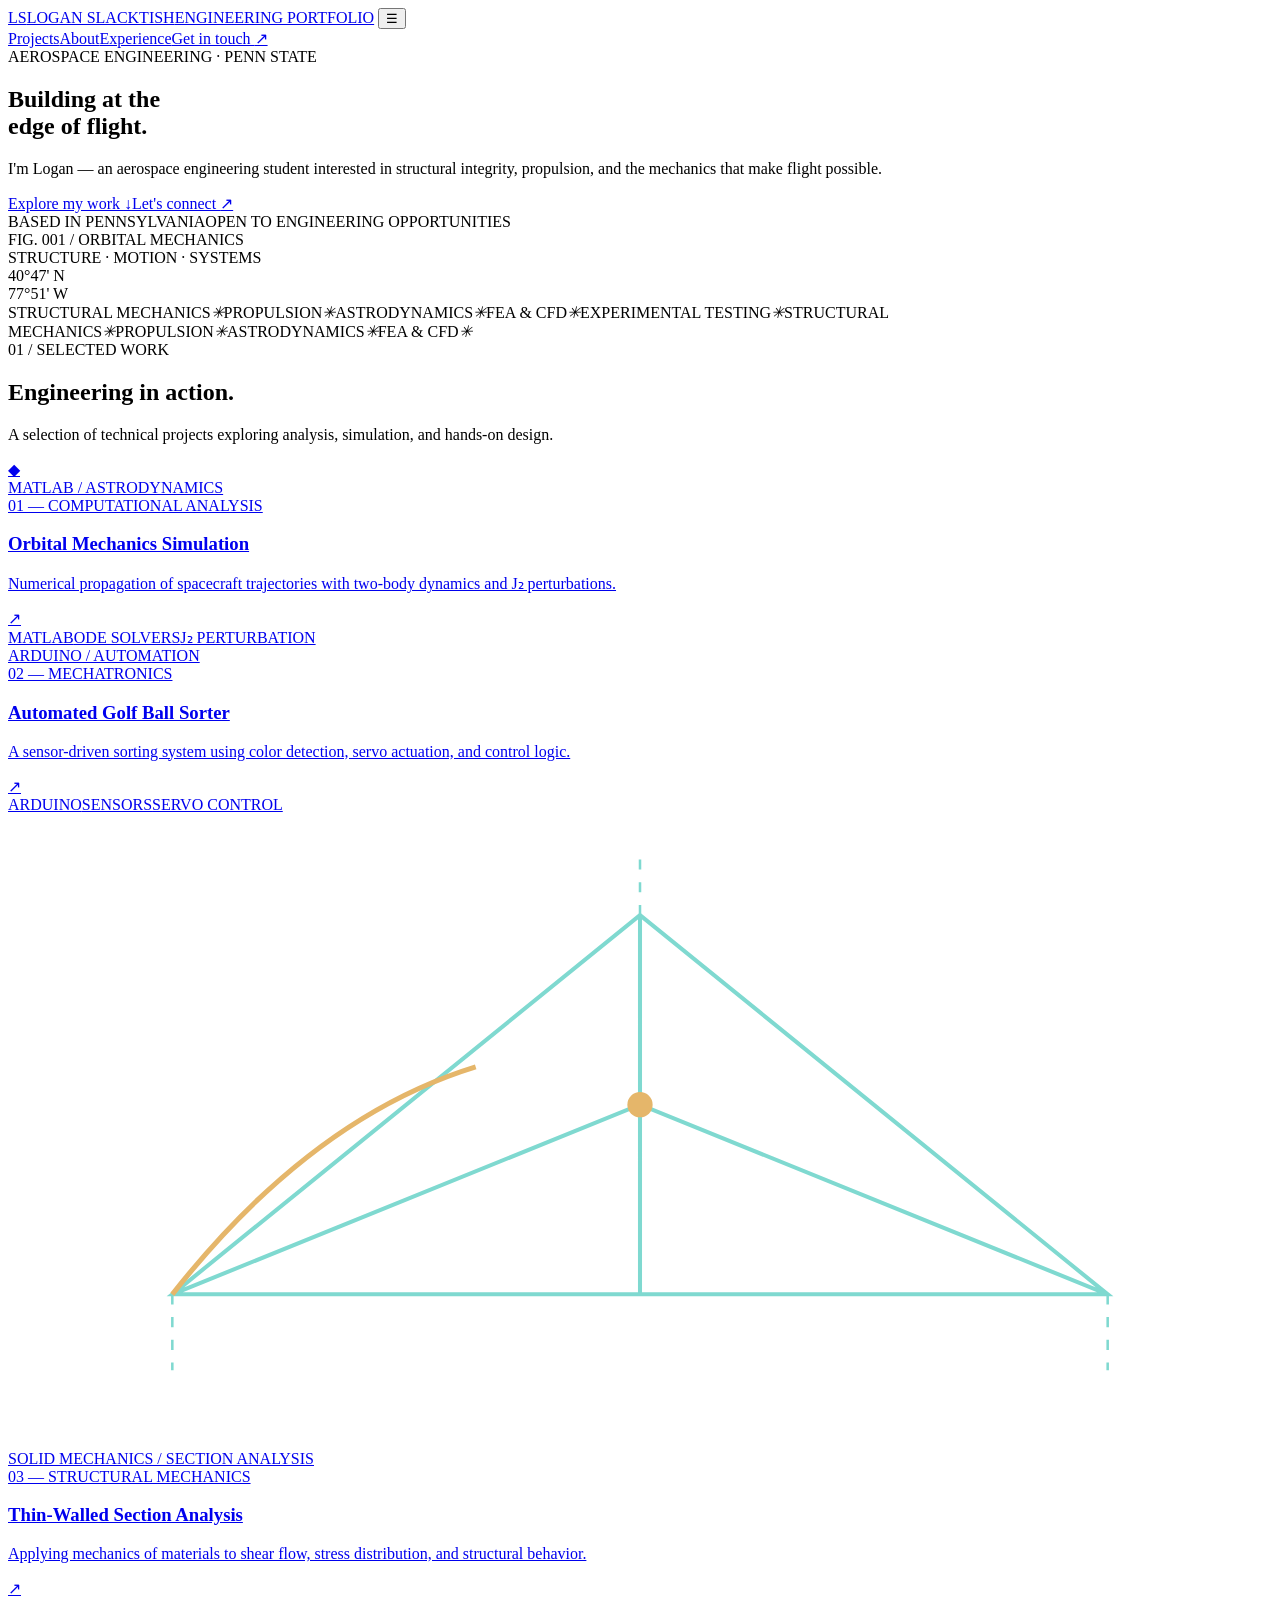
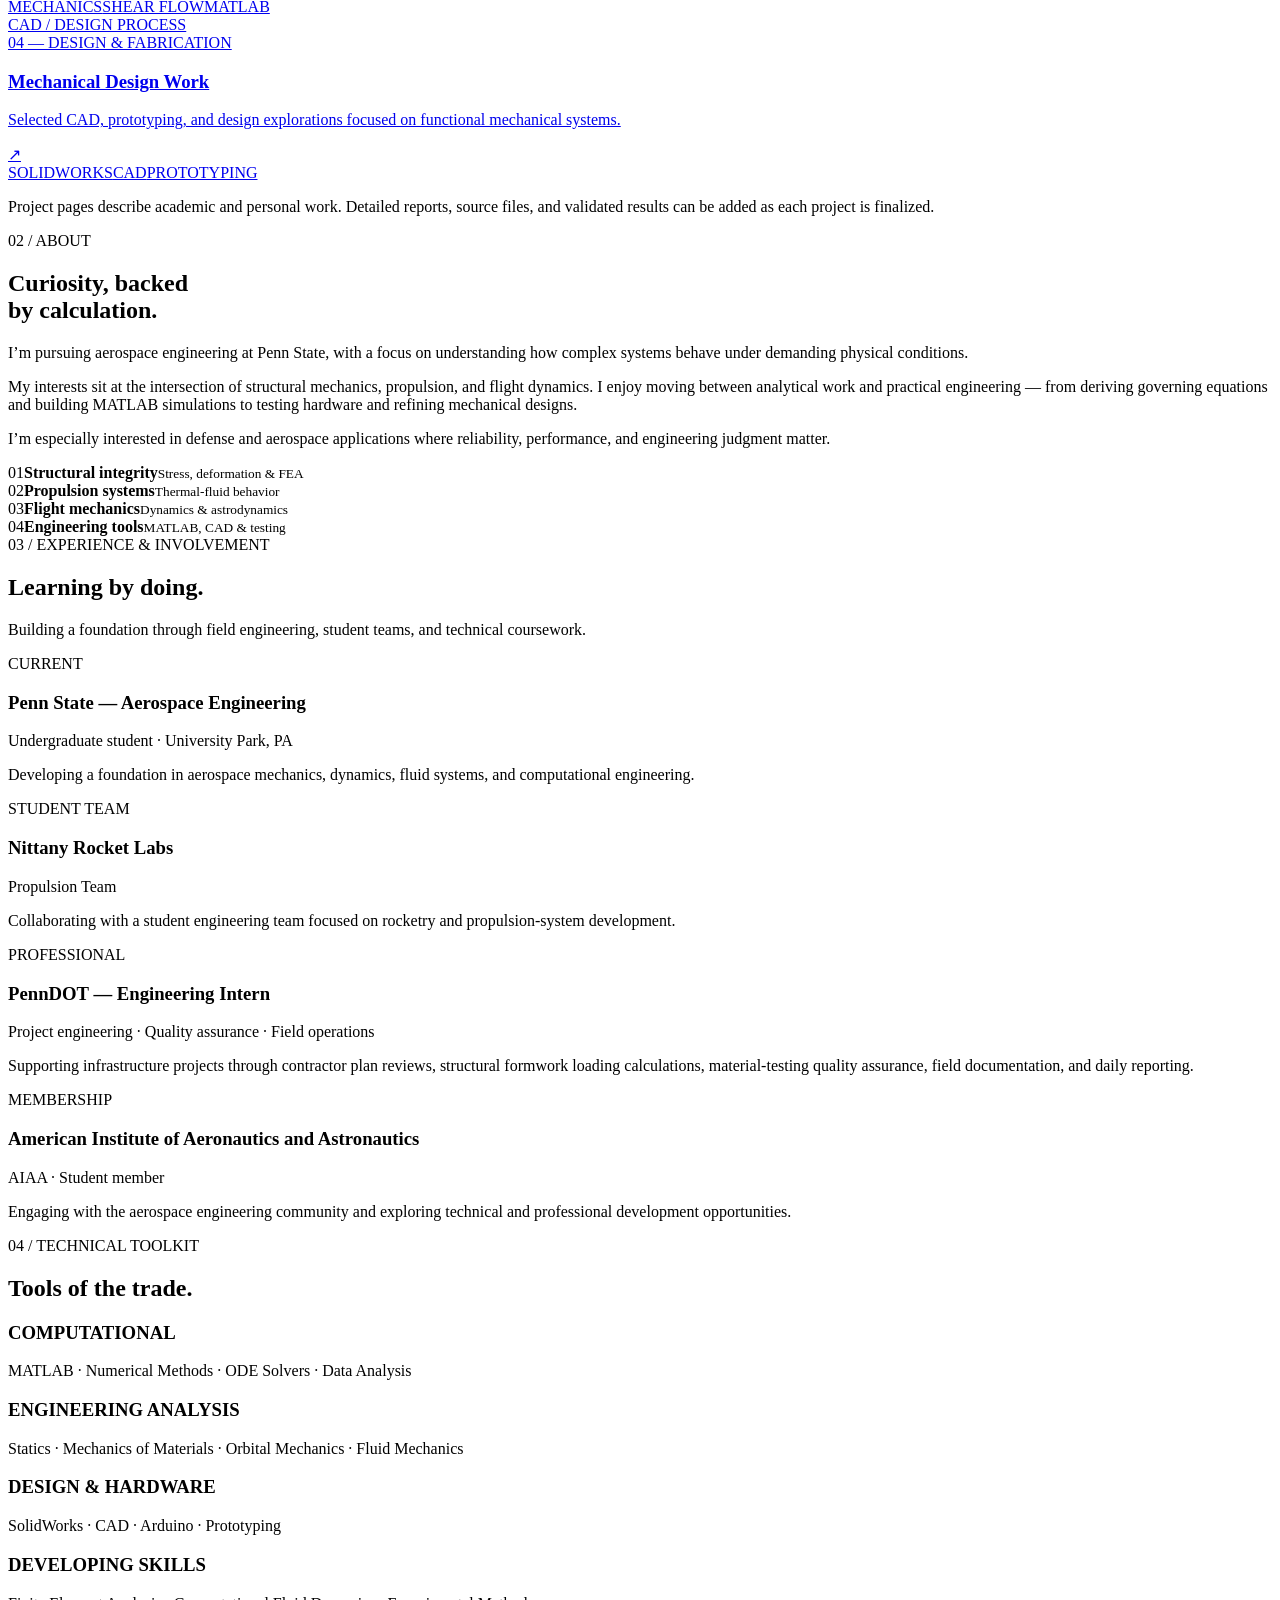
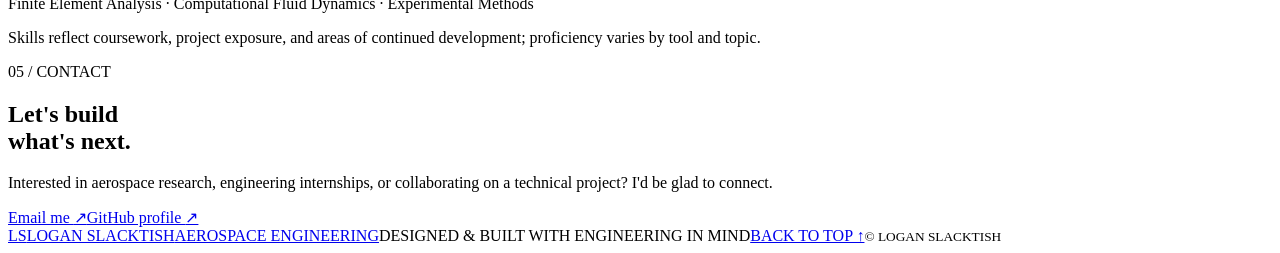
==== index.html @ e86a3c22 "Add portfolio index.html" ====
<!doctype html>
<html lang="en">
<head>
  <meta charset="utf-8">
  <meta name="viewport" content="width=device-width, initial-scale=1">
  <meta name="description" content="Logan Slacktish — aerospace engineering portfolio featuring orbital mechanics, structural analysis, propulsion interests, and engineering design projects.">
  <meta name="theme-color" content="#0a0d12">
  <title>Logan Slacktish | Aerospace Engineering Portfolio</title>
  <link rel="preconnect" href="https://fonts.googleapis.com">
  <link rel="preconnect" href="https://fonts.gstatic.com" crossorigin>
  <link href="https://fonts.googleapis.com/css2?family=DM+Mono:wght@400;500&family=Manrope:wght@400;500;600;700;800&display=swap" rel="stylesheet">
  <link rel="stylesheet" href="assets/style.css">
  <script defer src="assets/main.js"></script>
</head>
<body>
  <div class="noise"></div>
  <header class="site-header">
    <a class="wordmark" href="#home" aria-label="Logan Slacktish home"><span class="mark">LS</span><span>LOGAN SLACKTISH<span class="wordmark-sub">ENGINEERING PORTFOLIO</span></span></a>
    <button class="menu-toggle" aria-label="Toggle navigation" aria-expanded="false">☰</button>
    <nav class="nav" aria-label="Main navigation">
      <a href="#work">Projects</a><a href="#about">About</a><a href="#experience">Experience</a><a href="#contact" class="nav-contact">Get in touch <span>↗</span></a>
    </nav>
  </header>

  <main>
    <section class="hero section-wrap" id="home">
      <div class="hero-copy">
        <div class="eyebrow"><span class="status-dot"></span> AEROSPACE ENGINEERING · PENN STATE</div>
        <h1>Building at the<br><span class="gradient-text">edge of flight.</span></h1>
        <p class="hero-lede">I'm Logan — an aerospace engineering student interested in structural integrity, propulsion, and the mechanics that make flight possible.</p>
        <div class="hero-actions"><a class="button button-primary" href="#work">Explore my work <span>↓</span></a><a class="text-link" href="#contact">Let's connect <span>↗</span></a></div>
        <div class="hero-meta"><span>BASED IN PENNSYLVANIA</span><span>OPEN TO ENGINEERING OPPORTUNITIES</span></div>
      </div>
      <div class="hero-visual" aria-label="Abstract aerospace engineering orbital visualization">
        <div class="visual-grid"></div><div class="orbit orbit-one"></div><div class="orbit orbit-two"></div><div class="orbit orbit-three"></div>
        <div class="planet"><div class="planet-shade"></div></div><div class="satellite"><span></span></div>
        <div class="visual-label label-top">FIG. 001 / ORBITAL MECHANICS</div><div class="visual-label label-bottom">STRUCTURE · MOTION · SYSTEMS</div>
        <div class="coordinate">40°47' N<br>77°51' W</div>
      </div>
    </section>

    <section class="ticker" aria-label="Technical interests"><div class="ticker-track"><span>STRUCTURAL MECHANICS</span><i>✳</i><span>PROPULSION</span><i>✳</i><span>ASTRODYNAMICS</span><i>✳</i><span>FEA & CFD</span><i>✳</i><span>EXPERIMENTAL TESTING</span><i>✳</i><span>STRUCTURAL MECHANICS</span><i>✳</i><span>PROPULSION</span><i>✳</i><span>ASTRODYNAMICS</span><i>✳</i><span>FEA & CFD</span><i>✳</i></div></section>

    <section class="section-wrap section" id="work">
      <div class="section-heading"><div><div class="eyebrow">01 / SELECTED WORK</div><h2>Engineering in action<span class="accent">.</span></h2></div><p>A selection of technical projects exploring analysis, simulation, and hands-on design.</p></div>
      <div class="project-grid">
        <a class="project-card project-feature" href="projects/orbital-mechanics.html">
          <div class="project-art art-orbit"><div class="art-earth"></div><div class="art-path"></div><div class="art-satellite">◆</div><span class="art-code">MATLAB / ASTRODYNAMICS</span></div>
          <div class="project-info"><div><span class="project-type">01 — COMPUTATIONAL ANALYSIS</span><h3>Orbital Mechanics Simulation</h3><p>Numerical propagation of spacecraft trajectories with two-body dynamics and J₂ perturbations.</p></div><span class="arrow-circle">↗</span></div>
          <div class="tag-row"><span>MATLAB</span><span>ODE SOLVERS</span><span>J₂ PERTURBATION</span></div>
        </a>
        <a class="project-card" href="projects/golf-ball-sorter.html">
          <div class="project-art art-sorter"><div class="conveyor"><b></b><b></b><b></b><b></b><b></b></div><div class="ball ball-red"></div><div class="ball ball-blue"></div><div class="sort-arm"></div><span class="art-code">ARDUINO / AUTOMATION</span></div>
          <div class="project-info"><div><span class="project-type">02 — MECHATRONICS</span><h3>Automated Golf Ball Sorter</h3><p>A sensor-driven sorting system using color detection, servo actuation, and control logic.</p></div><span class="arrow-circle">↗</span></div>
          <div class="tag-row"><span>ARDUINO</span><span>SENSORS</span><span>SERVO CONTROL</span></div>
        </a>
        <a class="project-card" href="projects/structural-analysis.html">
          <div class="project-art art-structure"><svg viewBox="0 0 500 250" role="img" aria-label="Technical beam and shear-flow diagram"><path d="M65 190 L250 40 L435 190 Z M65 190 L435 190 M250 40 L250 190 M65 190 L250 115 L435 190" fill="none" stroke="#7fd9d0" stroke-width="1.6"/><path d="M65 190 L65 220 M435 190 L435 220 M250 40 L250 15" stroke="#7fd9d0" stroke-dasharray="4 5"/><circle cx="250" cy="115" r="5" fill="#e5b66a"/><path d="M65 190 Q120 120 185 100" fill="none" stroke="#e5b66a" stroke-width="2"/></svg><span class="art-code">SOLID MECHANICS / SECTION ANALYSIS</span></div>
          <div class="project-info"><div><span class="project-type">03 — STRUCTURAL MECHANICS</span><h3>Thin-Walled Section Analysis</h3><p>Applying mechanics of materials to shear flow, stress distribution, and structural behavior.</p></div><span class="arrow-circle">↗</span></div>
          <div class="tag-row"><span>MECHANICS</span><span>SHEAR FLOW</span><span>MATLAB</span></div>
        </a>
        <a class="project-card" href="projects/mechanical-design.html">
          <div class="project-art art-cad"><div class="cad-part cad-a"></div><div class="cad-part cad-b"></div><div class="cad-part cad-c"></div><span class="art-code">CAD / DESIGN PROCESS</span></div>
          <div class="project-info"><div><span class="project-type">04 — DESIGN & FABRICATION</span><h3>Mechanical Design Work</h3><p>Selected CAD, prototyping, and design explorations focused on functional mechanical systems.</p></div><span class="arrow-circle">↗</span></div>
          <div class="tag-row"><span>SOLIDWORKS</span><span>CAD</span><span>PROTOTYPING</span></div>
        </a>
      </div>
      <p class="project-note">Project pages describe academic and personal work. Detailed reports, source files, and validated results can be added as each project is finalized.</p>
    </section>

    <section class="about-section" id="about"><div class="section-wrap about-layout">
      <div><div class="eyebrow">02 / ABOUT</div><h2>Curiosity, backed<br>by <span class="gradient-text">calculation.</span></h2></div>
      <div class="about-copy"><p class="about-lede">I’m pursuing aerospace engineering at Penn State, with a focus on understanding how complex systems behave under demanding physical conditions.</p><p>My interests sit at the intersection of structural mechanics, propulsion, and flight dynamics. I enjoy moving between analytical work and practical engineering — from deriving governing equations and building MATLAB simulations to testing hardware and refining mechanical designs.</p><p>I’m especially interested in defense and aerospace applications where reliability, performance, and engineering judgment matter.</p>
      <div class="focus-grid"><div><span>01</span><b>Structural integrity</b><small>Stress, deformation & FEA</small></div><div><span>02</span><b>Propulsion systems</b><small>Thermal-fluid behavior</small></div><div><span>03</span><b>Flight mechanics</b><small>Dynamics & astrodynamics</small></div><div><span>04</span><b>Engineering tools</b><small>MATLAB, CAD & testing</small></div></div></div>
    </div></section>

    <section class="section-wrap section" id="experience">
      <div class="section-heading"><div><div class="eyebrow">03 / EXPERIENCE & INVOLVEMENT</div><h2>Learning by doing<span class="accent">.</span></h2></div><p>Building a foundation through field engineering, student teams, and technical coursework.</p></div>
      <div class="timeline">
        <div class="timeline-item"><div class="timeline-date">CURRENT</div><div><h3>Penn State — Aerospace Engineering</h3><p class="timeline-sub">Undergraduate student · University Park, PA</p><p>Developing a foundation in aerospace mechanics, dynamics, fluid systems, and computational engineering.</p></div><span class="timeline-mark"></span></div>
        <div class="timeline-item"><div class="timeline-date">STUDENT TEAM</div><div><h3>Nittany Rocket Labs</h3><p class="timeline-sub">Propulsion Team</p><p>Collaborating with a student engineering team focused on rocketry and propulsion-system development.</p></div><span class="timeline-mark"></span></div>
        <div class="timeline-item"><div class="timeline-date">PROFESSIONAL</div><div><h3>PennDOT — Engineering Intern</h3><p class="timeline-sub">Project engineering · Quality assurance · Field operations</p><p>Supporting infrastructure projects through contractor plan reviews, structural formwork loading calculations, material-testing quality assurance, field documentation, and daily reporting.</p></div><span class="timeline-mark"></span></div>
        <div class="timeline-item"><div class="timeline-date">MEMBERSHIP</div><div><h3>American Institute of Aeronautics and Astronautics</h3><p class="timeline-sub">AIAA · Student member</p><p>Engaging with the aerospace engineering community and exploring technical and professional development opportunities.</p></div><span class="timeline-mark"></span></div>
      </div>
    </section>

    <section class="skills-section"><div class="section-wrap"><div class="eyebrow">04 / TECHNICAL TOOLKIT</div><h2>Tools of the trade<span class="accent">.</span></h2><div class="skills-grid"><div><h3>COMPUTATIONAL</h3><p>MATLAB <span>·</span> Numerical Methods <span>·</span> ODE Solvers <span>·</span> Data Analysis</p></div><div><h3>ENGINEERING ANALYSIS</h3><p>Statics <span>·</span> Mechanics of Materials <span>·</span> Orbital Mechanics <span>·</span> Fluid Mechanics</p></div><div><h3>DESIGN & HARDWARE</h3><p>SolidWorks <span>·</span> CAD <span>·</span> Arduino <span>·</span> Prototyping</p></div><div><h3>DEVELOPING SKILLS</h3><p>Finite Element Analysis <span>·</span> Computational Fluid Dynamics <span>·</span> Experimental Methods</p></div></div><p class="skills-footnote">Skills reflect coursework, project exposure, and areas of continued development; proficiency varies by tool and topic.</p></div></section>

    <section class="contact-section section-wrap" id="contact"><div class="contact-orbit"></div><div class="eyebrow">05 / CONTACT</div><h2>Let's build<br>what's <span class="gradient-text">next.</span></h2><p>Interested in aerospace research, engineering internships, or collaborating on a technical project? I'd be glad to connect.</p><div class="contact-actions"><a class="button button-primary" href="mailto:logoslack@gmail.com">Email me <span>↗</span></a><a class="button button-outline" href="https://github.com/logoslack-1" target="_blank" rel="noreferrer">GitHub profile <span>↗</span></a></div></section>
  </main>
  <footer class="footer"><a class="wordmark" href="#home"><span class="mark">LS</span><span>LOGAN SLACKTISH<span class="wordmark-sub">AEROSPACE ENGINEERING</span></span></a><span>DESIGNED & BUILT WITH ENGINEERING IN MIND</span><a href="#home">BACK TO TOP ↑</a><small>© <span id="year"></span> LOGAN SLACKTISH</small></footer>
</body>
</html>
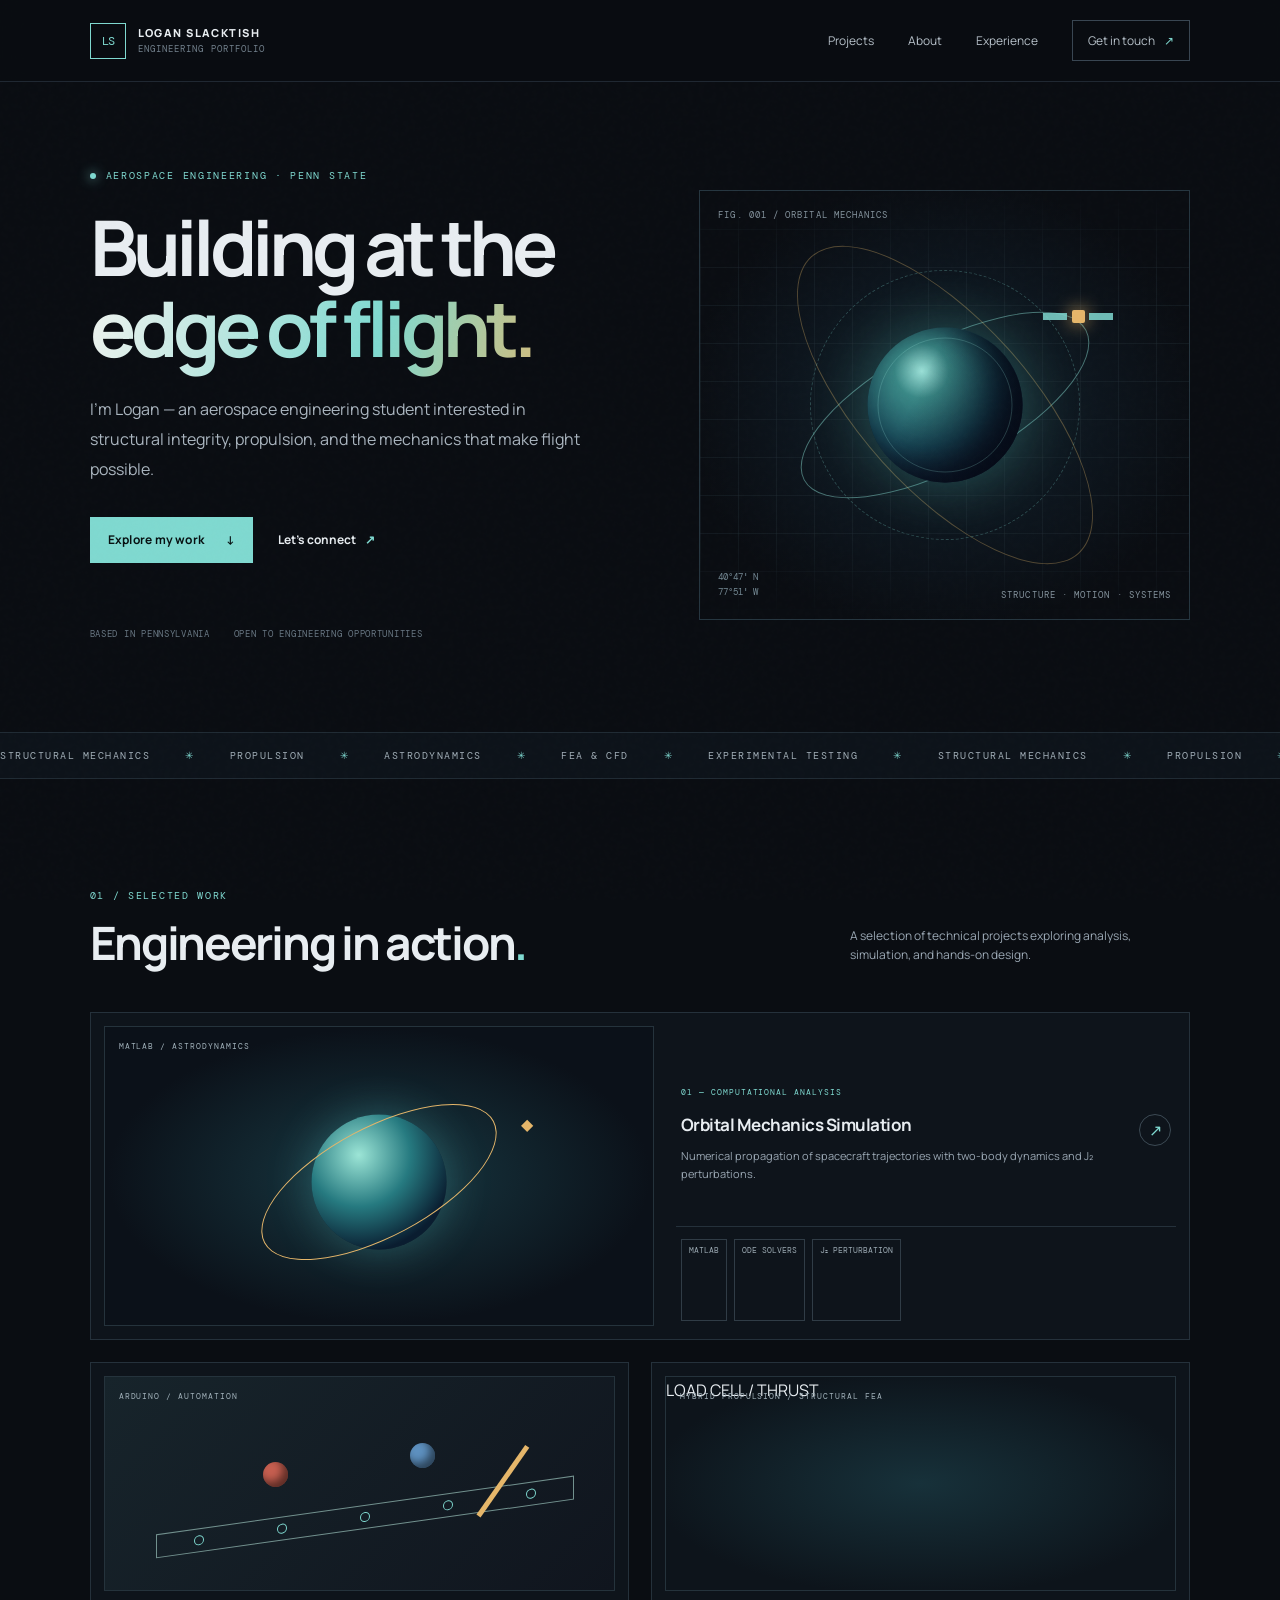
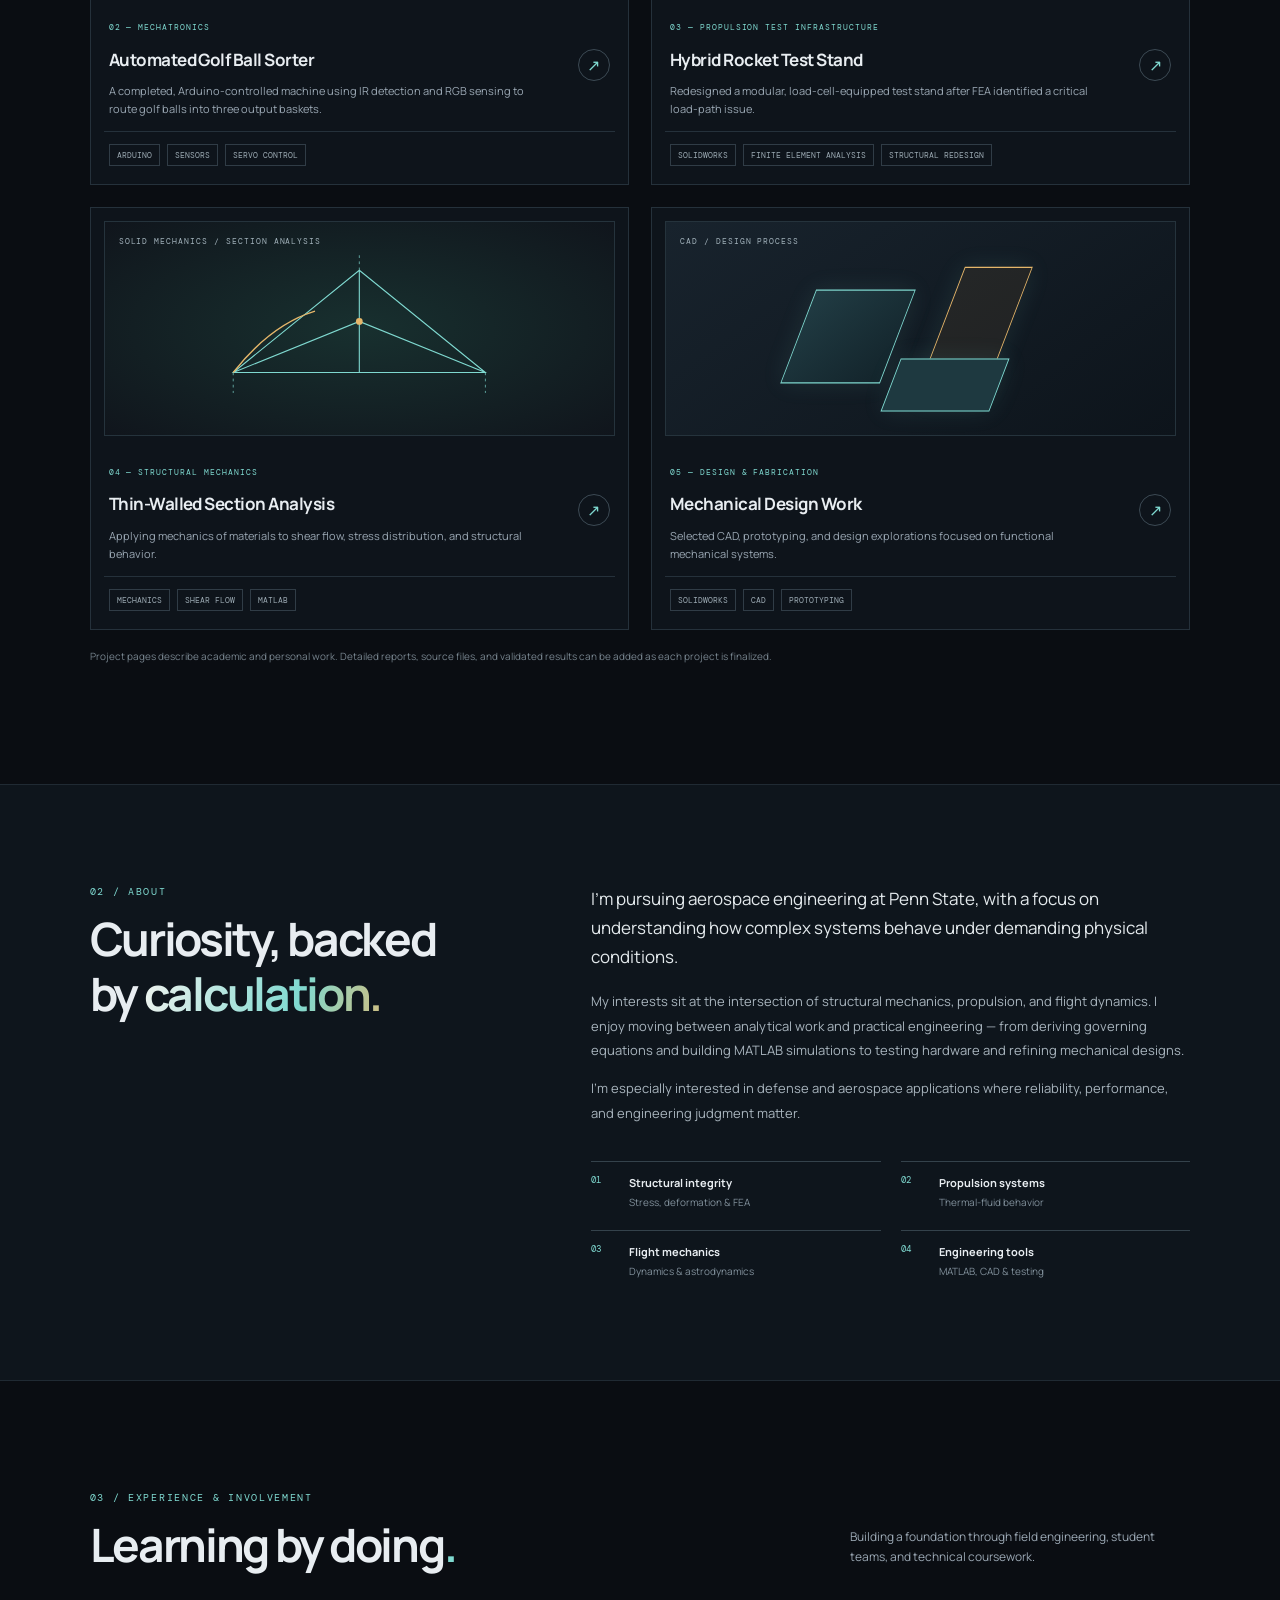
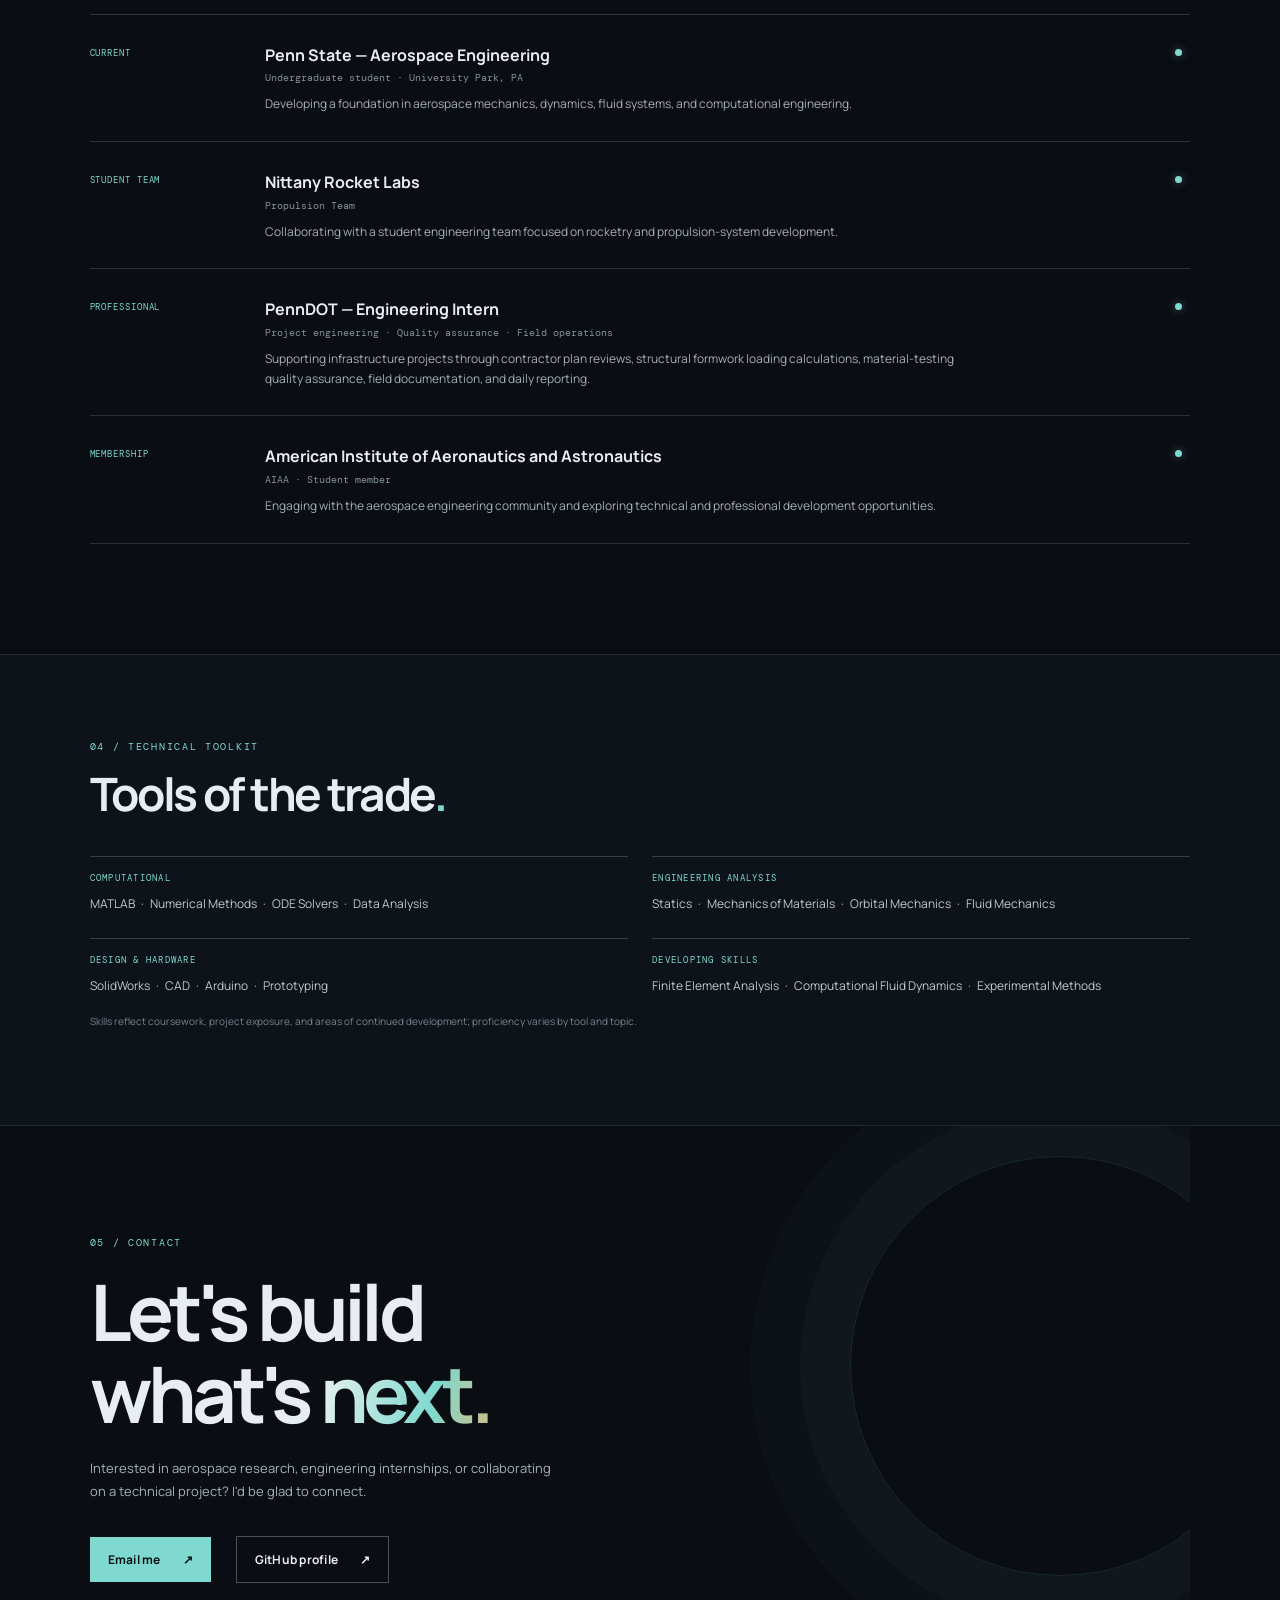
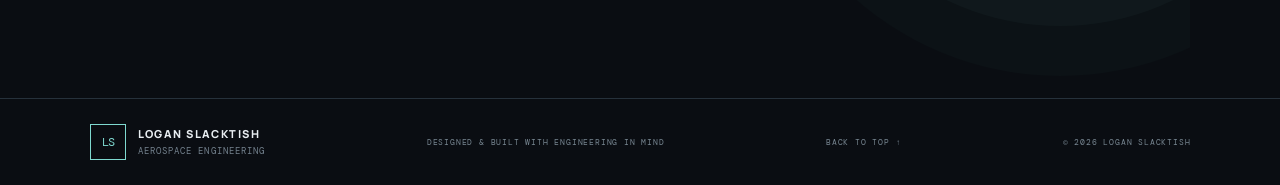
==== commit 88d353f4: "Feature hybrid rocket test stand and enrich project overview" ====
--- a/index.html
+++ b/index.html
@@ -51,17 +51,22 @@
         </a>
         <a class="project-card" href="projects/golf-ball-sorter.html">
           <div class="project-art art-sorter"><div class="conveyor"><b></b><b></b><b></b><b></b><b></b></div><div class="ball ball-red"></div><div class="ball ball-blue"></div><div class="sort-arm"></div><span class="art-code">ARDUINO / AUTOMATION</span></div>
-          <div class="project-info"><div><span class="project-type">02 — MECHATRONICS</span><h3>Automated Golf Ball Sorter</h3><p>A sensor-driven sorting system using color detection, servo actuation, and control logic.</p></div><span class="arrow-circle">↗</span></div>
+          <div class="project-info"><div><span class="project-type">02 — MECHATRONICS</span><h3>Automated Golf Ball Sorter</h3><p>A completed, Arduino-controlled machine using IR detection and RGB sensing to route golf balls into three output baskets.</p></div><span class="arrow-circle">↗</span></div>
           <div class="tag-row"><span>ARDUINO</span><span>SENSORS</span><span>SERVO CONTROL</span></div>
+        </a>
+        <a class="project-card" href="projects/hybrid-rocket-test-stand.html">
+          <div class="project-art art-rocket"><div class="rocket-frame"><span></span><span></span><span></span><span></span></div><div class="rocket-load">LOAD CELL / THRUST</div><span class="art-code">HYBRID PROPULSION / STRUCTURAL FEA</span></div>
+          <div class="project-info"><div><span class="project-type">03 — PROPULSION TEST INFRASTRUCTURE</span><h3>Hybrid Rocket Test Stand</h3><p>Redesigned a modular, load-cell-equipped test stand after FEA identified a critical load-path issue.</p></div><span class="arrow-circle">↗</span></div>
+          <div class="tag-row"><span>SOLIDWORKS</span><span>FINITE ELEMENT ANALYSIS</span><span>STRUCTURAL REDESIGN</span></div>
         </a>
         <a class="project-card" href="projects/structural-analysis.html">
           <div class="project-art art-structure"><svg viewBox="0 0 500 250" role="img" aria-label="Technical beam and shear-flow diagram"><path d="M65 190 L250 40 L435 190 Z M65 190 L435 190 M250 40 L250 190 M65 190 L250 115 L435 190" fill="none" stroke="#7fd9d0" stroke-width="1.6"/><path d="M65 190 L65 220 M435 190 L435 220 M250 40 L250 15" stroke="#7fd9d0" stroke-dasharray="4 5"/><circle cx="250" cy="115" r="5" fill="#e5b66a"/><path d="M65 190 Q120 120 185 100" fill="none" stroke="#e5b66a" stroke-width="2"/></svg><span class="art-code">SOLID MECHANICS / SECTION ANALYSIS</span></div>
-          <div class="project-info"><div><span class="project-type">03 — STRUCTURAL MECHANICS</span><h3>Thin-Walled Section Analysis</h3><p>Applying mechanics of materials to shear flow, stress distribution, and structural behavior.</p></div><span class="arrow-circle">↗</span></div>
+          <div class="project-info"><div><span class="project-type">04 — STRUCTURAL MECHANICS</span><h3>Thin-Walled Section Analysis</h3><p>Applying mechanics of materials to shear flow, stress distribution, and structural behavior.</p></div><span class="arrow-circle">↗</span></div>
           <div class="tag-row"><span>MECHANICS</span><span>SHEAR FLOW</span><span>MATLAB</span></div>
         </a>
         <a class="project-card" href="projects/mechanical-design.html">
           <div class="project-art art-cad"><div class="cad-part cad-a"></div><div class="cad-part cad-b"></div><div class="cad-part cad-c"></div><span class="art-code">CAD / DESIGN PROCESS</span></div>
-          <div class="project-info"><div><span class="project-type">04 — DESIGN & FABRICATION</span><h3>Mechanical Design Work</h3><p>Selected CAD, prototyping, and design explorations focused on functional mechanical systems.</p></div><span class="arrow-circle">↗</span></div>
+          <div class="project-info"><div><span class="project-type">05 — DESIGN & FABRICATION</span><h3>Mechanical Design Work</h3><p>Selected CAD, prototyping, and design explorations focused on functional mechanical systems.</p></div><span class="arrow-circle">↗</span></div>
           <div class="tag-row"><span>SOLIDWORKS</span><span>CAD</span><span>PROTOTYPING</span></div>
         </a>
       </div>
@@ -86,7 +91,7 @@
 
     <section class="skills-section"><div class="section-wrap"><div class="eyebrow">04 / TECHNICAL TOOLKIT</div><h2>Tools of the trade<span class="accent">.</span></h2><div class="skills-grid"><div><h3>COMPUTATIONAL</h3><p>MATLAB <span>·</span> Numerical Methods <span>·</span> ODE Solvers <span>·</span> Data Analysis</p></div><div><h3>ENGINEERING ANALYSIS</h3><p>Statics <span>·</span> Mechanics of Materials <span>·</span> Orbital Mechanics <span>·</span> Fluid Mechanics</p></div><div><h3>DESIGN & HARDWARE</h3><p>SolidWorks <span>·</span> CAD <span>·</span> Arduino <span>·</span> Prototyping</p></div><div><h3>DEVELOPING SKILLS</h3><p>Finite Element Analysis <span>·</span> Computational Fluid Dynamics <span>·</span> Experimental Methods</p></div></div><p class="skills-footnote">Skills reflect coursework, project exposure, and areas of continued development; proficiency varies by tool and topic.</p></div></section>
 
-    <section class="contact-section section-wrap" id="contact"><div class="contact-orbit"></div><div class="eyebrow">05 / CONTACT</div><h2>Let's build<br>what's <span class="gradient-text">next.</span></h2><p>Interested in aerospace research, engineering internships, or collaborating on a technical project? I'd be glad to connect.</p><div class="contact-actions"><a class="button button-primary" href="mailto:logoslack@gmail.com">Email me <span>↗</span></a><a class="button button-outline" href="https://github.com/logoslack-1" target="_blank" rel="noreferrer">GitHub profile <span>↗</span></a></div></section>
+    <section class="contact-section section-wrap" id="contact"><div class="contact-orbit"></div><div class="eyebrow">05 / CONTACT</div><h2>Let's build<br>what's <span class="gradient-text">next.</span></h2><p>Interested in aerospace research, engineering internships, or collaborating on a technical project? I'd be glad to connect.</p><div class="contact-actions"><a class="button button-primary" href="mailto:LMS7854@psu.edu">Email me <span>↗</span></a><a class="button button-outline" href="https://github.com/logoslack-1" target="_blank" rel="noreferrer">GitHub profile <span>↗</span></a></div></section>
   </main>
   <footer class="footer"><a class="wordmark" href="#home"><span class="mark">LS</span><span>LOGAN SLACKTISH<span class="wordmark-sub">AEROSPACE ENGINEERING</span></span></a><span>DESIGNED & BUILT WITH ENGINEERING IN MIND</span><a href="#home">BACK TO TOP ↑</a><small>© <span id="year"></span> LOGAN SLACKTISH</small></footer>
 </body>
--- a/assets/style.css
+++ b/assets/style.css
@@ -0,0 +1,21 @@
+:root{--bg:#0a0d12;--panel:#10161e;--panel2:#141c25;--line:#27313c;--text:#e8edf1;--muted:#9aa7b3;--teal:#7fd9d0;--amber:#e5b66a;--mono:"DM Mono",monospace;--sans:"Manrope",sans-serif}*{box-sizing:border-box}html{scroll-behavior:smooth;scroll-padding-top:90px}body{margin:0;background:var(--bg);color:var(--text);font-family:var(--sans);line-height:1.65;overflow-x:hidden}a{color:inherit;text-decoration:none}.noise{position:fixed;inset:0;pointer-events:none;z-index:10;opacity:.035;background-image:url("data:image/svg+xml,%3Csvg viewBox='0 0 180 180' xmlns='http://www.w3.org/2000/svg'%3E%3Cfilter id='n'%3E%3CfeTurbulence type='fractalNoise' baseFrequency='.9' numOctaves='3' stitchTiles='stitch'/%3E%3C/filter%3E%3Crect width='100%25' height='100%25' filter='url(%23n)' opacity='.4'/%3E%3C/svg%3E")}.site-header{height:82px;padding:0 7vw;display:flex;align-items:center;justify-content:space-between;border-bottom:1px solid #202832;background:#0a0d12ed;position:sticky;top:0;z-index:20;backdrop-filter:blur(14px)}.wordmark{display:flex;align-items:center;gap:12px;font-size:11px;font-weight:800;letter-spacing:.13em;line-height:1.35}.mark{width:36px;height:36px;border:1px solid var(--teal);color:var(--teal);display:grid;place-items:center;font:12px var(--mono);letter-spacing:-.08em}.wordmark-sub{display:block;font:9px var(--mono);color:#73818d;letter-spacing:.12em;margin-top:3px}.nav{display:flex;align-items:center;gap:34px;font-size:12px;color:#b6c0c9}.nav a:hover,.text-link:hover{color:var(--teal)}.nav-contact{border:1px solid #394652;padding:10px 15px}.nav-contact span,.text-link span{color:var(--teal);margin-left:7px}.menu-toggle{display:none;background:none;border:0;color:var(--text);font-size:22px}.section-wrap{width:min(1120px,86vw);margin:auto}.hero{min-height:650px;display:grid;grid-template-columns:1fr .9fr;align-items:center;gap:5vw;padding-top:70px;padding-bottom:75px}.eyebrow{font:10px var(--mono);letter-spacing:.17em;color:var(--teal);display:flex;align-items:center;gap:10px}.status-dot{width:6px;height:6px;border-radius:50%;background:var(--teal);box-shadow:0 0 12px var(--teal)}h1,h2,h3,p{margin-top:0}h1{font-size:clamp(48px,6vw,78px);line-height:1.05;letter-spacing:-.065em;margin:25px 0}.gradient-text{background:linear-gradient(105deg,#f1f3ef 0%,#7fd9d0 65%,#e5b66a 110%);-webkit-background-clip:text;background-clip:text;color:transparent}.hero-lede{font-size:16px;color:#aab5bf;max-width:500px;line-height:1.9}.hero-actions,.contact-actions{display:flex;align-items:center;gap:25px;margin-top:32px}.button{font-size:12px;font-weight:700;letter-spacing:.02em;padding:13px 18px;display:inline-flex;gap:22px;align-items:center;transition:.2s}.button-primary{background:var(--teal);color:#071011}.button-primary:hover{background:#a1eee5;transform:translateY(-2px)}.button-outline{border:1px solid #45515c}.button-outline:hover{border-color:var(--teal)}.text-link{font-size:12px;font-weight:700}.hero-meta{display:flex;gap:24px;margin-top:65px;color:#687783;font:9px var(--mono);letter-spacing:.08em}.hero-visual{height:430px;position:relative;overflow:hidden;background:radial-gradient(ellipse at 50% 50%,#172a31 0%,#0d151d 45%,#0a0d12 75%);border:1px solid #263640}.visual-grid{position:absolute;inset:0;background-image:linear-gradient(#26333b55 1px,transparent 1px),linear-gradient(90deg,#26333b55 1px,transparent 1px);background-size:38px 38px;mask-image:linear-gradient(transparent,#000 20%,#000 80%,transparent)}.planet{position:absolute;width:155px;height:155px;border-radius:50%;left:50%;top:50%;transform:translate(-50%,-50%);background:radial-gradient(circle at 35% 28%,#9be0d7 0%,#3a8987 18%,#194b5b 52%,#101c31 78%);box-shadow:0 0 55px #4dbbb455,inset -20px -10px 40px #060c18}.planet:after{content:"";position:absolute;inset:10px;border-radius:50%;border:1px solid #a1eee533}.planet-shade{position:absolute;inset:0;border-radius:50%;background:linear-gradient(115deg,transparent 35%,#050a16aa 90%)}.orbit{position:absolute;border:1px solid #8bded477;border-radius:50%;left:50%;top:50%;transform:translate(-50%,-50%) rotate(-28deg)}.orbit-one{width:320px;height:125px}.orbit-two{width:400px;height:170px;transform:translate(-50%,-50%) rotate(48deg);border-color:#e5b66a55}.orbit-three{width:270px;height:270px;border-style:dashed;border-color:#7fd9d044}.satellite{position:absolute;width:13px;height:13px;border-radius:2px;background:var(--amber);left:76%;top:28%;box-shadow:0 0 18px #e5b66a}.satellite:before,.satellite:after{content:"";position:absolute;background:#7fd9d0;width:24px;height:7px;top:3px;left:-29px;opacity:.85}.satellite:after{left:17px}.visual-label{position:absolute;font:9px var(--mono);letter-spacing:.12em;color:#84939d}.label-top{top:18px;left:18px}.label-bottom{bottom:18px;right:18px}.coordinate{position:absolute;bottom:18px;left:18px;font:9px/1.7 var(--mono);color:#748994}.ticker{overflow:hidden;border-block:1px solid #202b34;background:#0d131a;padding:16px 0}.ticker-track{display:flex;align-items:center;justify-content:space-around;gap:35px;white-space:nowrap;font:10px var(--mono);letter-spacing:.15em;color:#a0adb6;min-width:1000px}.ticker i{font-style:normal;color:var(--teal)}.section{padding-top:110px;padding-bottom:110px}.section-heading{display:flex;justify-content:space-between;align-items:end;margin-bottom:42px}.section-heading h2,.about-layout h2,.skills-section h2{font-size:clamp(30px,4vw,46px);line-height:1.18;letter-spacing:-.05em;margin:14px 0 0}.accent{color:var(--teal)}.section-heading>p{max-width:340px;color:var(--muted);font-size:12px;margin:0 0 5px}.project-grid{display:grid;grid-template-columns:1fr 1fr;gap:22px}.project-card{display:block;background:#0e141b;border:1px solid #25313b;padding:13px;transition:.25s}.project-card:hover{border-color:#5c9f9b;transform:translateY(-4px)}.project-feature{grid-column:span 2;display:grid;grid-template-columns:1.1fr 1fr;column-gap:22px}.project-feature .project-art{grid-row:span 2;height:300px}.project-art{height:215px;position:relative;overflow:hidden;background:#131e27;border:1px solid #25333c}.art-code{position:absolute;top:14px;left:14px;font:8px var(--mono);letter-spacing:.12em;color:#a1b1ba}.art-orbit{background:radial-gradient(ellipse at center,#183943,#0b1119 70%)}.art-earth{position:absolute;width:135px;height:135px;left:50%;top:52%;transform:translate(-50%,-50%);border-radius:50%;background:radial-gradient(circle at 35% 30%,#9ce5d6,#267a80 40%,#0a1d30 75%);box-shadow:0 0 45px #57c3c355}.art-path{position:absolute;width:260px;height:110px;border:1px solid #e5b66a;left:50%;top:52%;transform:translate(-50%,-50%) rotate(-28deg);border-radius:50%}.art-satellite{position:absolute;left:76%;top:28%;color:var(--amber)}.art-sorter{background:linear-gradient(135deg,#17242b,#10151e)}.conveyor{position:absolute;left:10%;right:8%;top:60%;height:24px;border:1px solid #72918e;transform:skewY(-8deg);display:flex;justify-content:space-around;align-items:center}.conveyor b{width:10px;height:10px;border:1px solid #7fd9d0;border-radius:50%}.ball{position:absolute;width:25px;height:25px;border-radius:50%;top:40%;box-shadow:inset -5px -5px 8px #0008}.ball-red{left:31%;background:#c65f50}.ball-blue{left:60%;top:31%;background:#5e91c0}.sort-arm{position:absolute;width:5px;height:85px;background:var(--amber);left:73%;top:25%;transform:rotate(35deg);transform-origin:bottom}.art-structure{background:radial-gradient(ellipse at center,#18302f,#10151c)}.art-structure svg{position:absolute;inset:10% 4%;width:92%;height:80%}.art-cad{background:linear-gradient(145deg,#18232d,#0d141b)}.cad-part{position:absolute;border:1px solid #7fd9d0;transform:skewY(-25deg) rotate(25deg);box-shadow:0 0 24px #7fd9d01a}.cad-a{width:110px;height:85px;left:25%;top:34%;background:linear-gradient(135deg,#274b52aa,#13242b)}.cad-b{width:75px;height:120px;left:53%;top:24%;border-color:#e5b66a;background:#473b2b55}.cad-c{width:120px;height:48px;left:43%;top:65%;background:#1e3940}.project-info{display:flex;justify-content:space-between;align-items:center;padding:20px 5px 12px;gap:10px}.project-type{font:8px var(--mono);letter-spacing:.12em;color:var(--teal)}.project-info h3{font-size:17px;letter-spacing:-.03em;margin:8px 0}.project-info p{font-size:11px;color:var(--muted);max-width:440px;margin:0;line-height:1.7}.arrow-circle{width:32px;height:32px;border:1px solid #3c4a54;border-radius:50%;display:grid;place-items:center;flex-shrink:0;color:var(--teal)}.tag-row{display:flex;gap:7px;flex-wrap:wrap;padding:12px 5px 5px;border-top:1px solid #25313b}.tag-row span{font:8px var(--mono);color:#9ba9b2;border:1px solid #303c46;padding:5px 7px}.project-note,.skills-footnote{font-size:10px;color:#77848e;margin-top:18px}.about-section{background:#0e151c;border-block:1px solid #202a33;padding:100px 0}.about-layout{display:grid;grid-template-columns:.8fr 1.2fr;gap:8vw}.about-copy{max-width:650px}.about-copy p{color:#a8b4bd;font-size:13px;line-height:1.9}.about-copy .about-lede{font-size:17px;color:#e3e9ec;line-height:1.7}.focus-grid{display:grid;grid-template-columns:1fr 1fr;gap:20px;margin-top:35px}.focus-grid div{border-top:1px solid #34424b;padding-top:12px;display:grid;grid-template-columns:30px 1fr;gap:2px 8px}.focus-grid span{font:9px var(--mono);color:var(--teal);grid-row:span 2}.focus-grid b{font-size:11px}.focus-grid small{font-size:10px;color:#81909b}.timeline{border-top:1px solid #2b3741}.timeline-item{display:grid;grid-template-columns:150px 1fr 15px;gap:25px;padding:27px 0;border-bottom:1px solid #26323b;position:relative}.timeline-date{font:9px var(--mono);color:var(--teal);letter-spacing:.1em;padding-top:5px}.timeline-item h3{font-size:16px;margin:0 0 3px}.timeline-sub{font:10px var(--mono);color:#85939d;margin-bottom:10px}.timeline-item p:last-child{font-size:12px;color:#a5b0b8;margin:0;max-width:700px}.timeline-mark{width:7px;height:7px;border-radius:50%;background:var(--teal);margin-top:7px;box-shadow:0 0 10px #7fd9d077}.skills-section{padding:85px 0;background:#0d1319;border-block:1px solid #202a33}.skills-section h2{margin-bottom:35px}.skills-grid{display:grid;grid-template-columns:1fr 1fr;gap:24px}.skills-grid>div{border-top:1px solid #34414b;padding-top:15px}.skills-grid h3{font:9px var(--mono);letter-spacing:.14em;color:var(--teal);margin-bottom:10px}.skills-grid p{font-size:12px;color:#c0c9cf;margin:0}.skills-grid p span{color:var(--amber);padding:0 4px}.contact-section{position:relative;padding-top:110px;padding-bottom:115px;overflow:hidden}.contact-section h2{font-size:clamp(48px,7vw,78px);letter-spacing:-.06em;line-height:1.05;margin:22px 0}.contact-section>p{max-width:470px;color:#a6b2bc;font-size:13px;line-height:1.8}.contact-orbit{position:absolute;width:420px;height:420px;border:1px solid #7fd9d022;border-radius:50%;right:-80px;top:30px;box-shadow:0 0 0 50px #7fd9d008,0 0 0 100px #7fd9d005}.footer{border-top:1px solid #26313b;padding:25px 7vw;display:flex;align-items:center;justify-content:space-between;gap:20px}.footer>span,.footer>a:not(.wordmark),.footer small{font:8px var(--mono);letter-spacing:.1em;color:#788792}.footer>a:not(.wordmark):hover{color:var(--teal)}.detail-hero{padding:85px 0 65px;border-bottom:1px solid #26313b}.back-link{font:10px var(--mono);color:var(--teal)}.detail-hero h1{font-size:clamp(40px,5vw,65px);max-width:850px;margin:25px 0 15px}.detail-hero>p{max-width:680px;color:#aab5bd;font-size:15px;line-height:1.8}.detail-meta{display:flex;gap:25px;flex-wrap:wrap;margin-top:25px;font:9px var(--mono);color:#9aa7b1}.detail-body{padding:60px 0 100px;max-width:850px}.detail-body h2{font-size:24px;margin:38px 0 12px;letter-spacing:-.04em}.detail-body p,.detail-body li{font-size:13px;color:#aeb9c1;line-height:1.9}.detail-body ul{padding-left:20px}.detail-panel{border:1px solid #2b3b44;background:#101920;padding:22px;margin:25px 0}.detail-panel h3{font:10px var(--mono);color:var(--teal);letter-spacing:.1em;margin-bottom:10px}.detail-panel p{margin:0}.equation{font:13px var(--mono);color:#e2c48e;background:#0b1117;padding:14px;overflow-x:auto}.placeholder-note{border-left:2px solid var(--amber);padding:10px 15px;color:#b5a27f!important;background:#171710;font-size:11px!important}@media(max-width:800px){.site-header{padding:0 6vw}.menu-toggle{display:block}.nav{display:none;position:absolute;top:81px;left:0;right:0;background:#0d131a;padding:20px 6vw 25px;flex-direction:column;align-items:flex-start;border-bottom:1px solid var(--line)}.nav.open{display:flex}.hero{grid-template-columns:1fr;padding-top:75px;gap:45px}.hero-visual{height:350px}.hero-meta{margin-top:40px;flex-wrap:wrap}.section-heading{display:block}.section-heading>p{margin-top:15px}.about-layout{grid-template-columns:1fr;gap:30px}.project-feature{grid-template-columns:1fr}.project-feature .project-art{grid-row:auto;height:230px}.footer{flex-wrap:wrap}.footer>span{order:3;width:100%}}@media(max-width:560px){.section-wrap{width:88vw}.hero{min-height:auto;padding-top:65px;padding-bottom:55px}h1{font-size:51px}.hero-lede{font-size:14px}.hero-meta{font-size:8px;gap:12px}.project-grid{grid-template-columns:1fr}.project-feature{grid-column:auto}.project-art{height:205px}.section{padding-top:75px;padding-bottom:75px}.about-section{padding:75px 0}.focus-grid,.skills-grid{grid-template-columns:1fr}.timeline-item{grid-template-columns:1fr 12px;gap:10px}.timeline-date{grid-column:1}.timeline-item>div:nth-child(2){grid-column:1}.timeline-mark{grid-column:2;grid-row:1/3}.contact-section{padding-top:80px;padding-bottom:85px}.contact-orbit{right:-270px}.footer{padding:25px 6vw}.footer small{width:100%}.hero-actions,.contact-actions{gap:14px;flex-wrap:wrap}.button{padding:12px 14px}}
+/* Portfolio project galleries and case-study visuals */
+.portfolio-gallery{display:grid;grid-template-columns:1fr 1fr;gap:14px;margin:26px 0 34px}
+.portfolio-gallery figure{margin:0;border:1px solid #2b3942;background:#101820;padding:10px;min-width:0}
+.portfolio-gallery figure:first-child{grid-column:span 2}
+.portfolio-gallery img{display:block;width:100%;max-height:480px;object-fit:contain;background:#f3f4f2}
+.portfolio-gallery figcaption{font:9px var(--mono);color:#91a0aa;padding:10px 3px 2px;letter-spacing:.035em}
+.bom-table{border:1px solid #2b3942;margin:22px 0 30px}
+.bom-row{display:grid;grid-template-columns:1fr 110px;gap:15px;padding:10px 14px;border-bottom:1px solid #25313b;font-size:11px;color:#b6c1c8}
+.bom-row:last-child{border-bottom:0}
+.bom-row b{text-align:right;color:#e5b66a;font:11px var(--mono)}
+.bom-head{font:9px var(--mono);text-transform:uppercase;letter-spacing:.1em;color:var(--teal);background:#111b22}
+.fea-comparison{display:grid;grid-template-columns:1fr 1fr;gap:14px;margin:28px 0}
+.fea-panel{border:1px solid #2b3942;background:#101820;padding:14px}
+.fea-label{font:9px var(--mono);color:var(--teal);letter-spacing:.08em;margin-bottom:10px}
+.fea-drawing{background:#0c1218;border:1px solid #26343e;padding:12px}
+.fea-drawing svg{width:100%;height:auto;display:block}
+.fea-panel p{font-size:11px;margin:12px 0 0}
+.art-rocket{background:radial-gradient(ellipse at 50% 50%,#17313a,#0d141b 75%)}
+.art-rocket svg{position:absolute;inset:12% 3%;width:94%;height:78%}
+@media(max-width:700px){.portfolio-gallery,.fea-comparison{grid-template-columns:1fr}.portfolio-gallery figure:first-child{grid-column:auto}.bom-row{grid-template-columns:1fr 78px}}
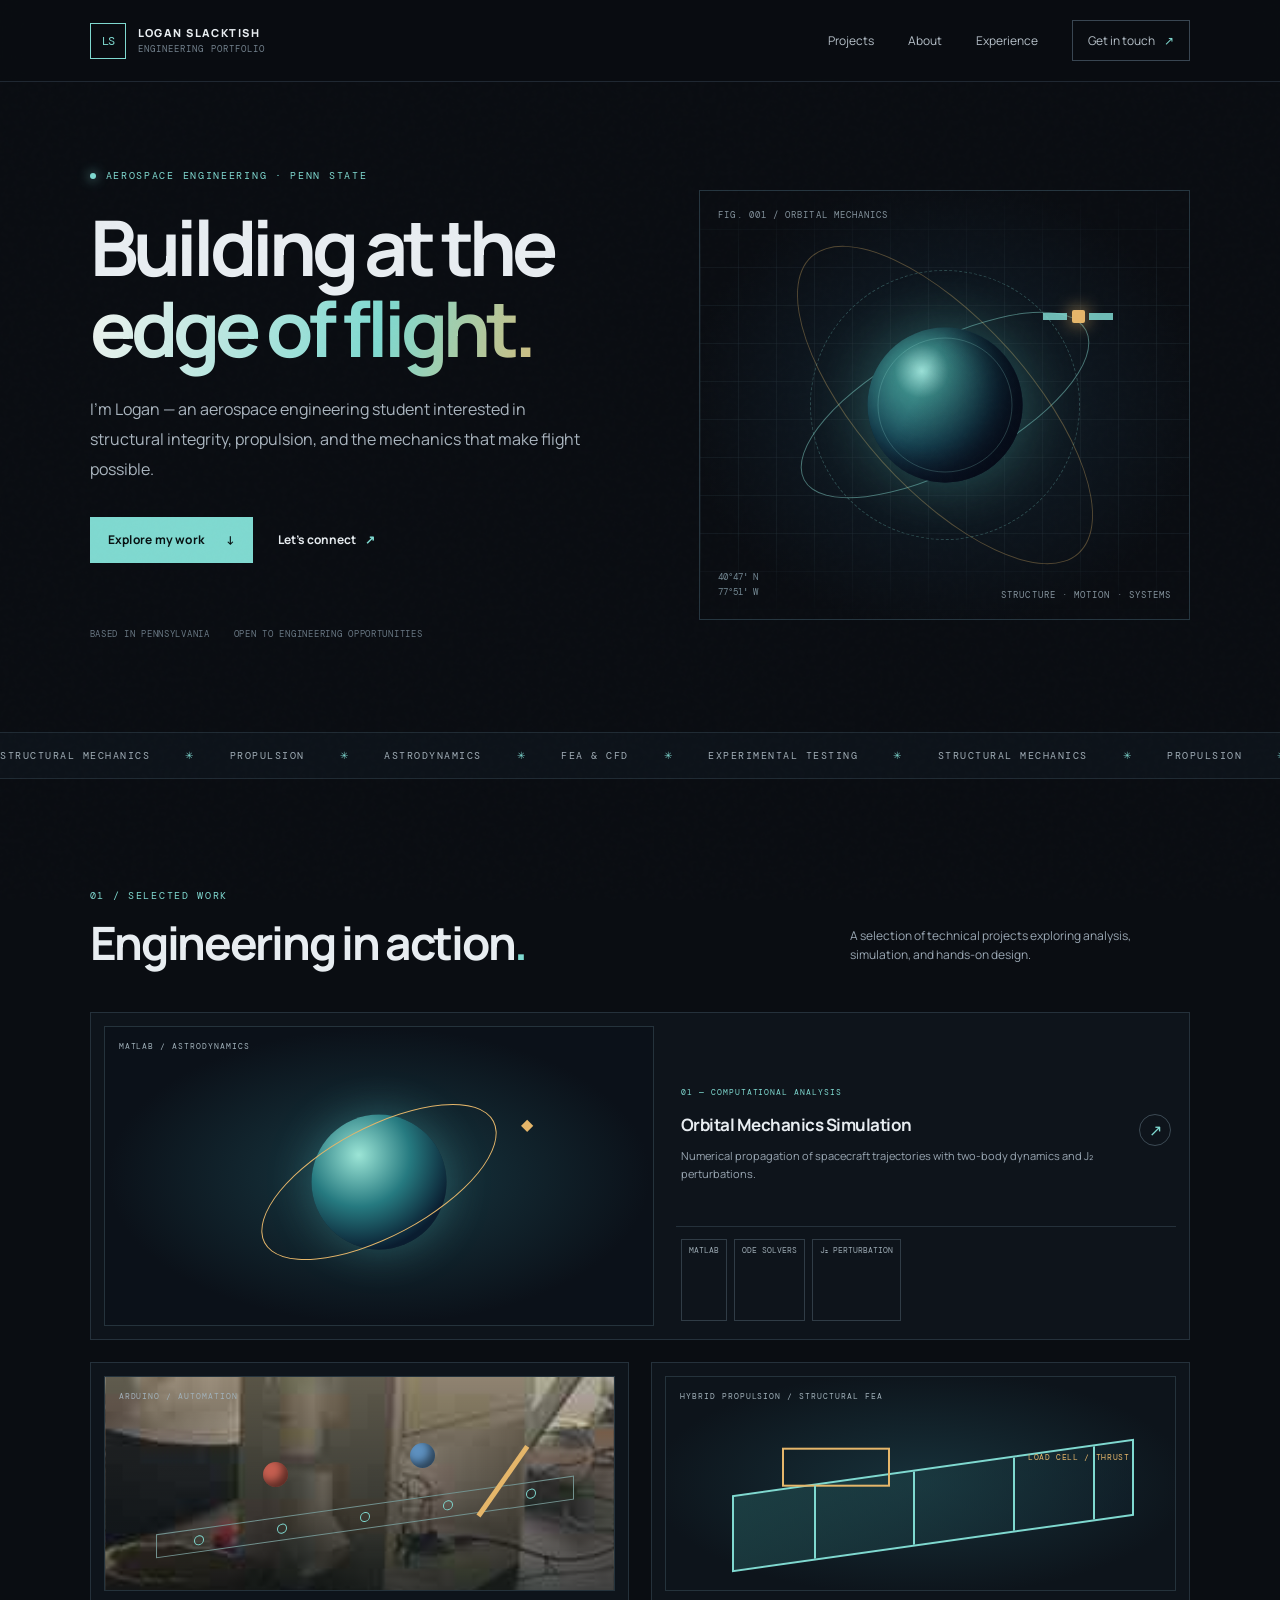
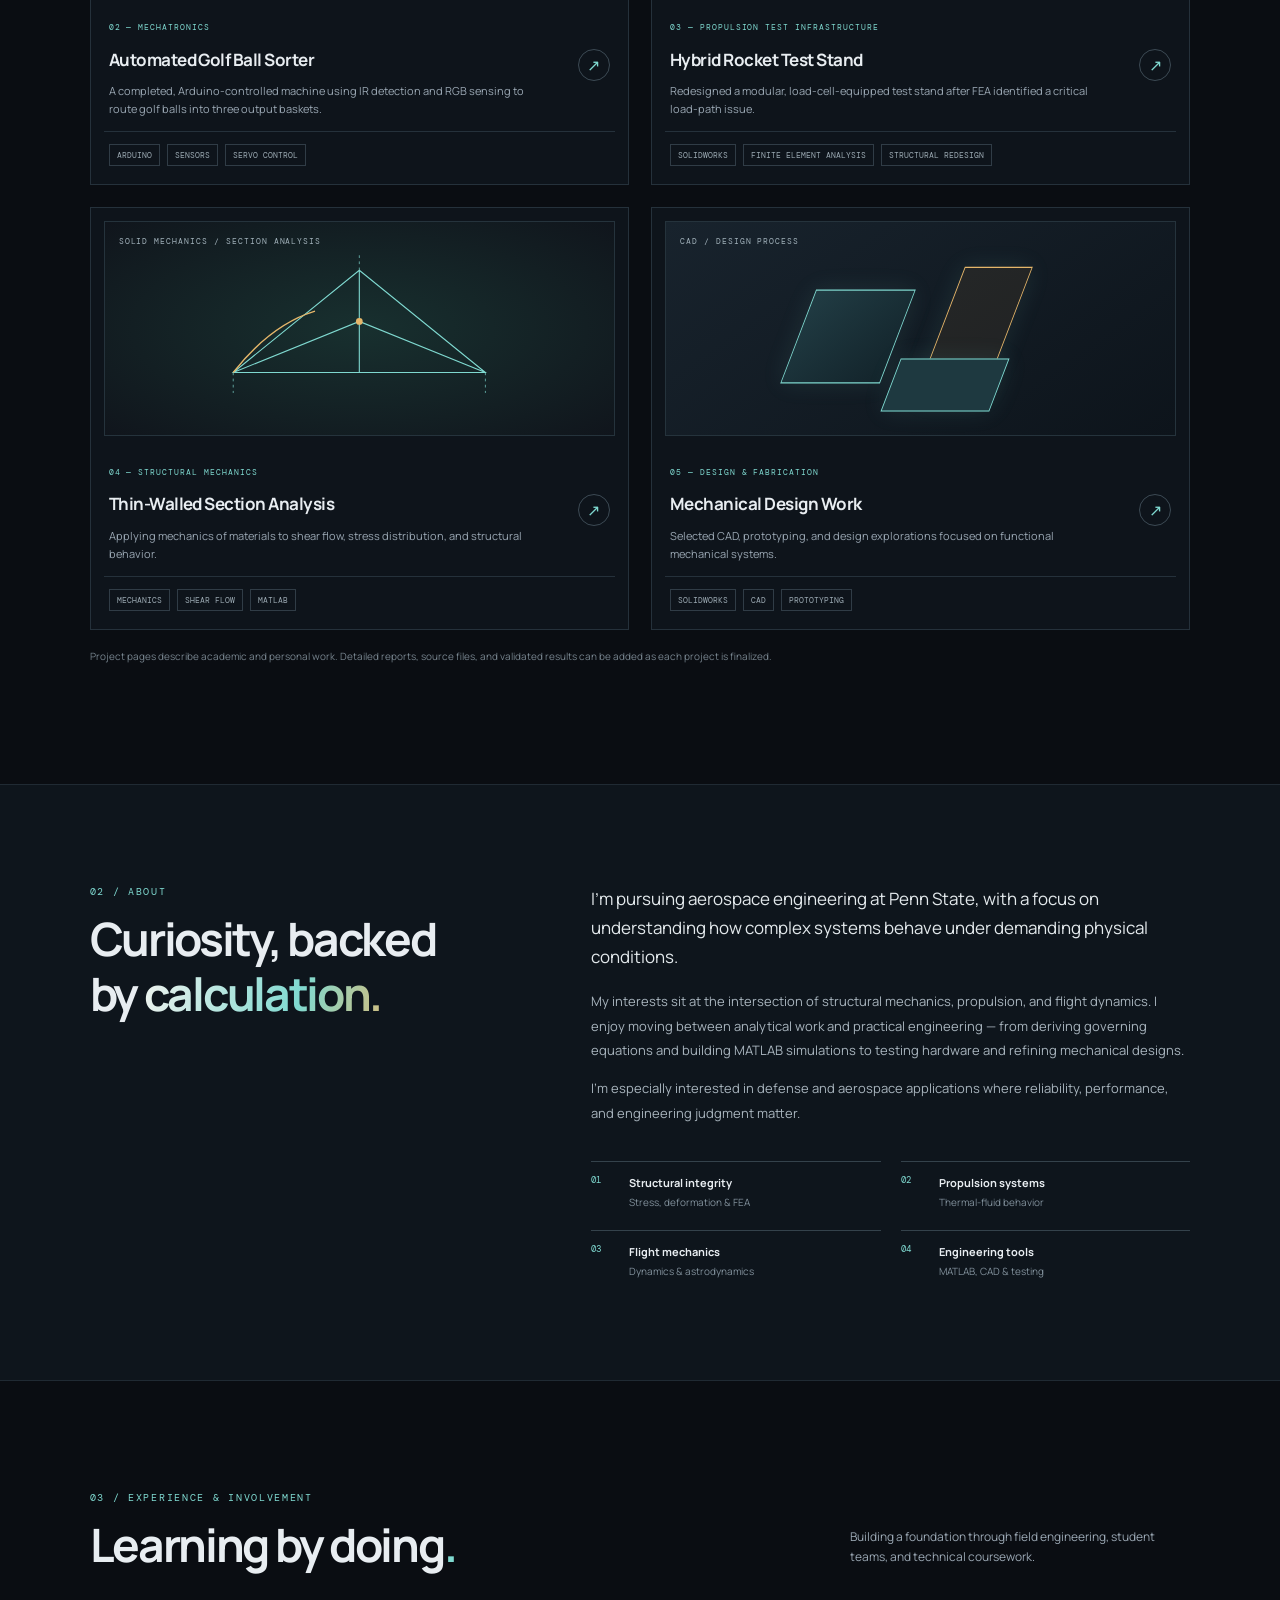
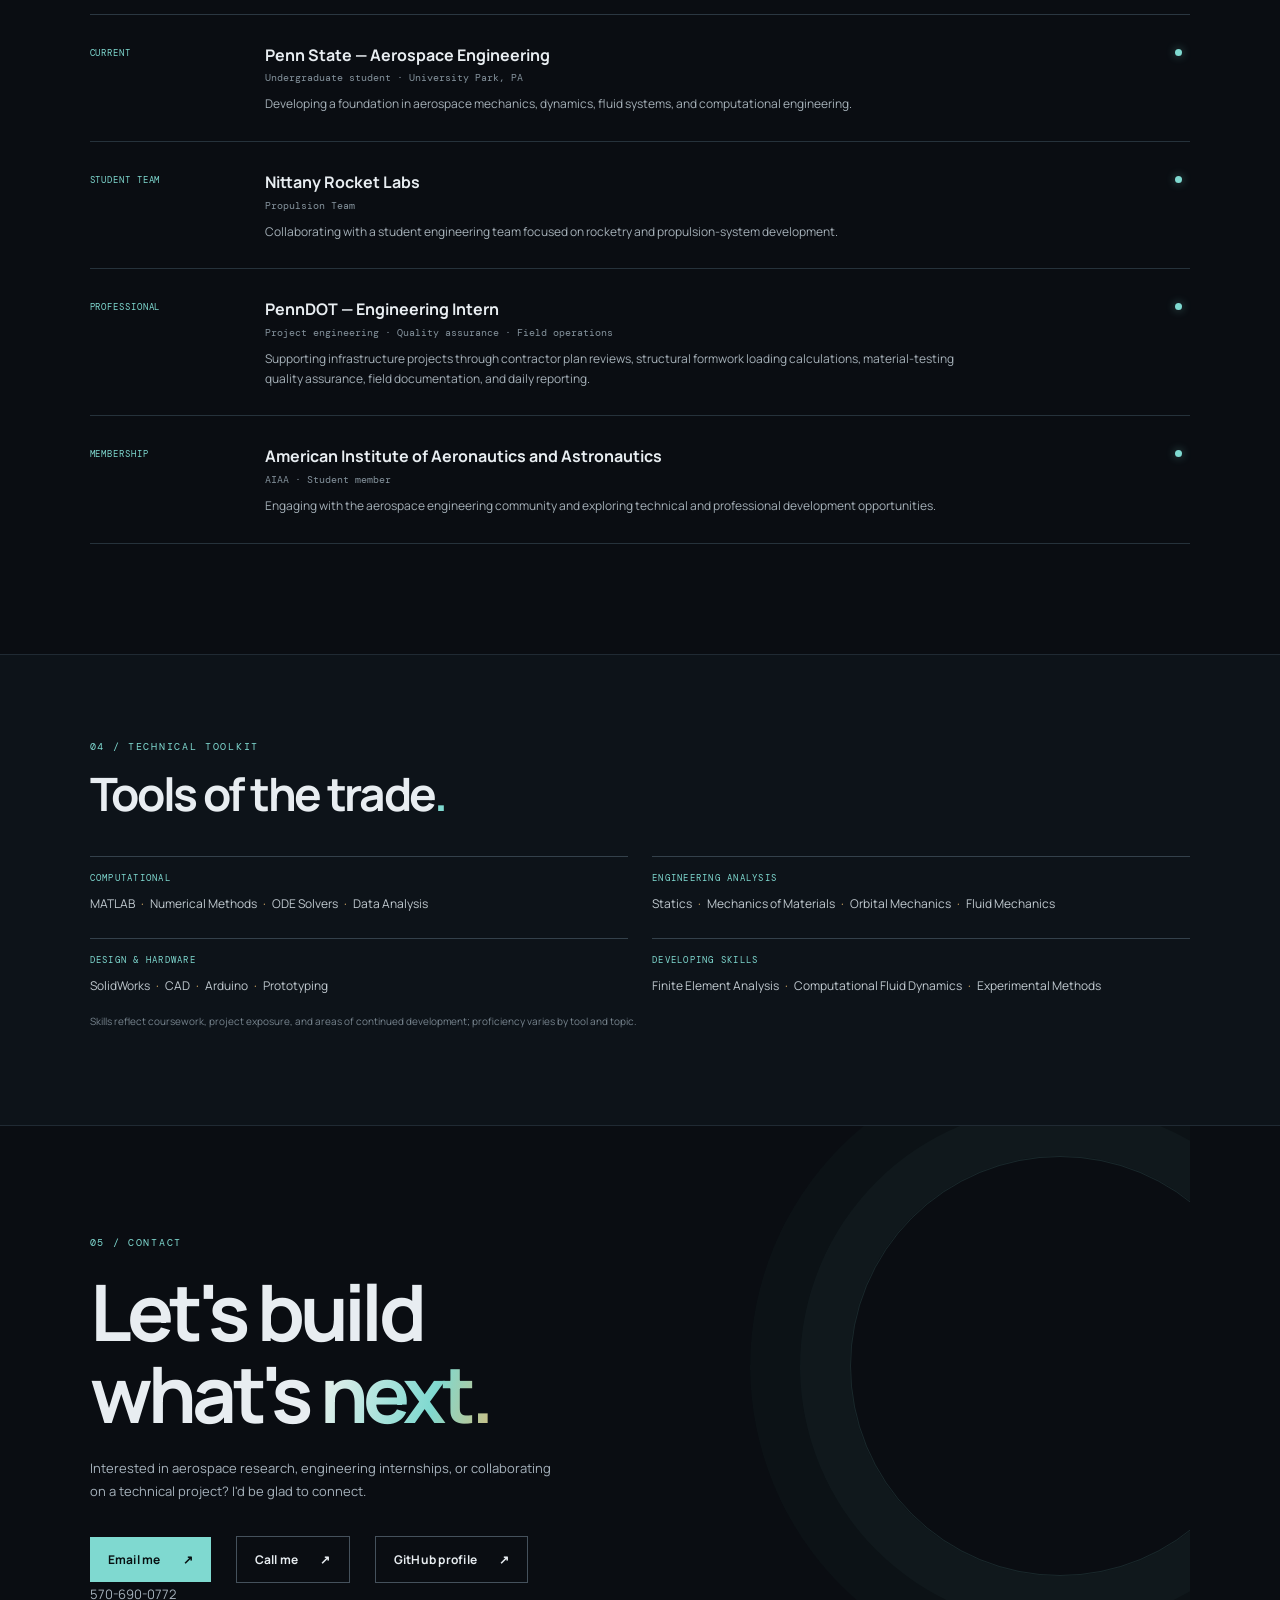
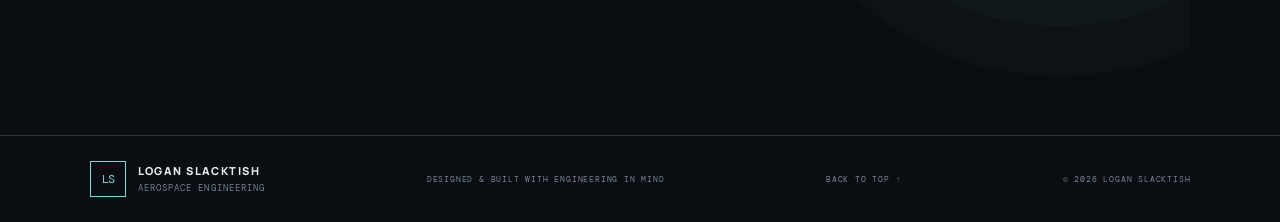
==== commit 42ccd632: "Add clickable phone contact information" ====
--- a/index.html
+++ b/index.html
@@ -91,7 +91,7 @@
 
     <section class="skills-section"><div class="section-wrap"><div class="eyebrow">04 / TECHNICAL TOOLKIT</div><h2>Tools of the trade<span class="accent">.</span></h2><div class="skills-grid"><div><h3>COMPUTATIONAL</h3><p>MATLAB <span>·</span> Numerical Methods <span>·</span> ODE Solvers <span>·</span> Data Analysis</p></div><div><h3>ENGINEERING ANALYSIS</h3><p>Statics <span>·</span> Mechanics of Materials <span>·</span> Orbital Mechanics <span>·</span> Fluid Mechanics</p></div><div><h3>DESIGN & HARDWARE</h3><p>SolidWorks <span>·</span> CAD <span>·</span> Arduino <span>·</span> Prototyping</p></div><div><h3>DEVELOPING SKILLS</h3><p>Finite Element Analysis <span>·</span> Computational Fluid Dynamics <span>·</span> Experimental Methods</p></div></div><p class="skills-footnote">Skills reflect coursework, project exposure, and areas of continued development; proficiency varies by tool and topic.</p></div></section>
 
-    <section class="contact-section section-wrap" id="contact"><div class="contact-orbit"></div><div class="eyebrow">05 / CONTACT</div><h2>Let's build<br>what's <span class="gradient-text">next.</span></h2><p>Interested in aerospace research, engineering internships, or collaborating on a technical project? I'd be glad to connect.</p><div class="contact-actions"><a class="button button-primary" href="mailto:LMS7854@psu.edu">Email me <span>↗</span></a><a class="button button-outline" href="https://github.com/logoslack-1" target="_blank" rel="noreferrer">GitHub profile <span>↗</span></a></div></section>
+    <section class="contact-section section-wrap" id="contact"><div class="contact-orbit"></div><div class="eyebrow">05 / CONTACT</div><h2>Let's build<br>what's <span class="gradient-text">next.</span></h2><p>Interested in aerospace research, engineering internships, or collaborating on a technical project? I'd be glad to connect.</p><div class="contact-actions"><a class="button button-primary" href="mailto:LMS7854@psu.edu">Email me <span>↗</span></a><a class="button button-outline" href="tel:+15706900772">Call me <span>↗</span></a><a class="button button-outline" href="https://github.com/logoslack-1" target="_blank" rel="noreferrer">GitHub profile <span>↗</span></a></div><p class="contact-phone">570-690-0772</p></section>
   </main>
   <footer class="footer"><a class="wordmark" href="#home"><span class="mark">LS</span><span>LOGAN SLACKTISH<span class="wordmark-sub">AEROSPACE ENGINEERING</span></span></a><span>DESIGNED & BUILT WITH ENGINEERING IN MIND</span><a href="#home">BACK TO TOP ↑</a><small>© <span id="year"></span> LOGAN SLACKTISH</small></footer>
 </body>
--- a/assets/style.css
+++ b/assets/style.css
@@ -19,3 +19,15 @@
 .art-rocket{background:radial-gradient(ellipse at 50% 50%,#17313a,#0d141b 75%)}
 .art-rocket svg{position:absolute;inset:12% 3%;width:94%;height:78%}
 @media(max-width:700px){.portfolio-gallery,.fea-comparison{grid-template-columns:1fr}.portfolio-gallery figure:first-child{grid-column:auto}.bom-row{grid-template-columns:1fr 78px}}
+
+.fea-source-figure{margin:26px 0 34px;border:1px solid #2b3942;background:#101820;padding:12px}
+.fea-source-figure img{display:block;width:100%;height:auto;background:#f3f4f2}
+.fea-source-figure figcaption{font:9px var(--mono);color:#91a0aa;padding:10px 3px 2px}
+.project-art.art-sorter{background-image:linear-gradient(0deg,#071016a6,#07101618),url('../assets/sorter-build.jpg');background-size:cover;background-position:center}
+.art-rocket .rocket-frame{position:absolute;left:13%;right:8%;bottom:22%;height:36%;border:2px solid #7fd9d0;transform:skewY(-8deg);background:linear-gradient(120deg,#214d50aa,#11212c77)}
+.art-rocket .rocket-frame:before{content:"";position:absolute;left:12%;top:-48%;width:26%;height:48%;border:2px solid #e5b66a;transform:skewY(8deg)}
+.art-rocket .rocket-frame span{position:absolute;top:0;bottom:0;width:2px;background:#7fd9d0}
+.art-rocket .rocket-frame span:nth-child(1){left:20%}.art-rocket .rocket-frame span:nth-child(2){left:45%}.art-rocket .rocket-frame span:nth-child(3){left:70%}.art-rocket .rocket-frame span:nth-child(4){left:90%}
+.art-rocket .rocket-load{position:absolute;right:9%;top:35%;font:8px var(--mono);color:#e5b66a;letter-spacing:.08em}
+.single-gallery{grid-template-columns:1fr}
+.single-gallery figure:first-child{grid-column:auto}
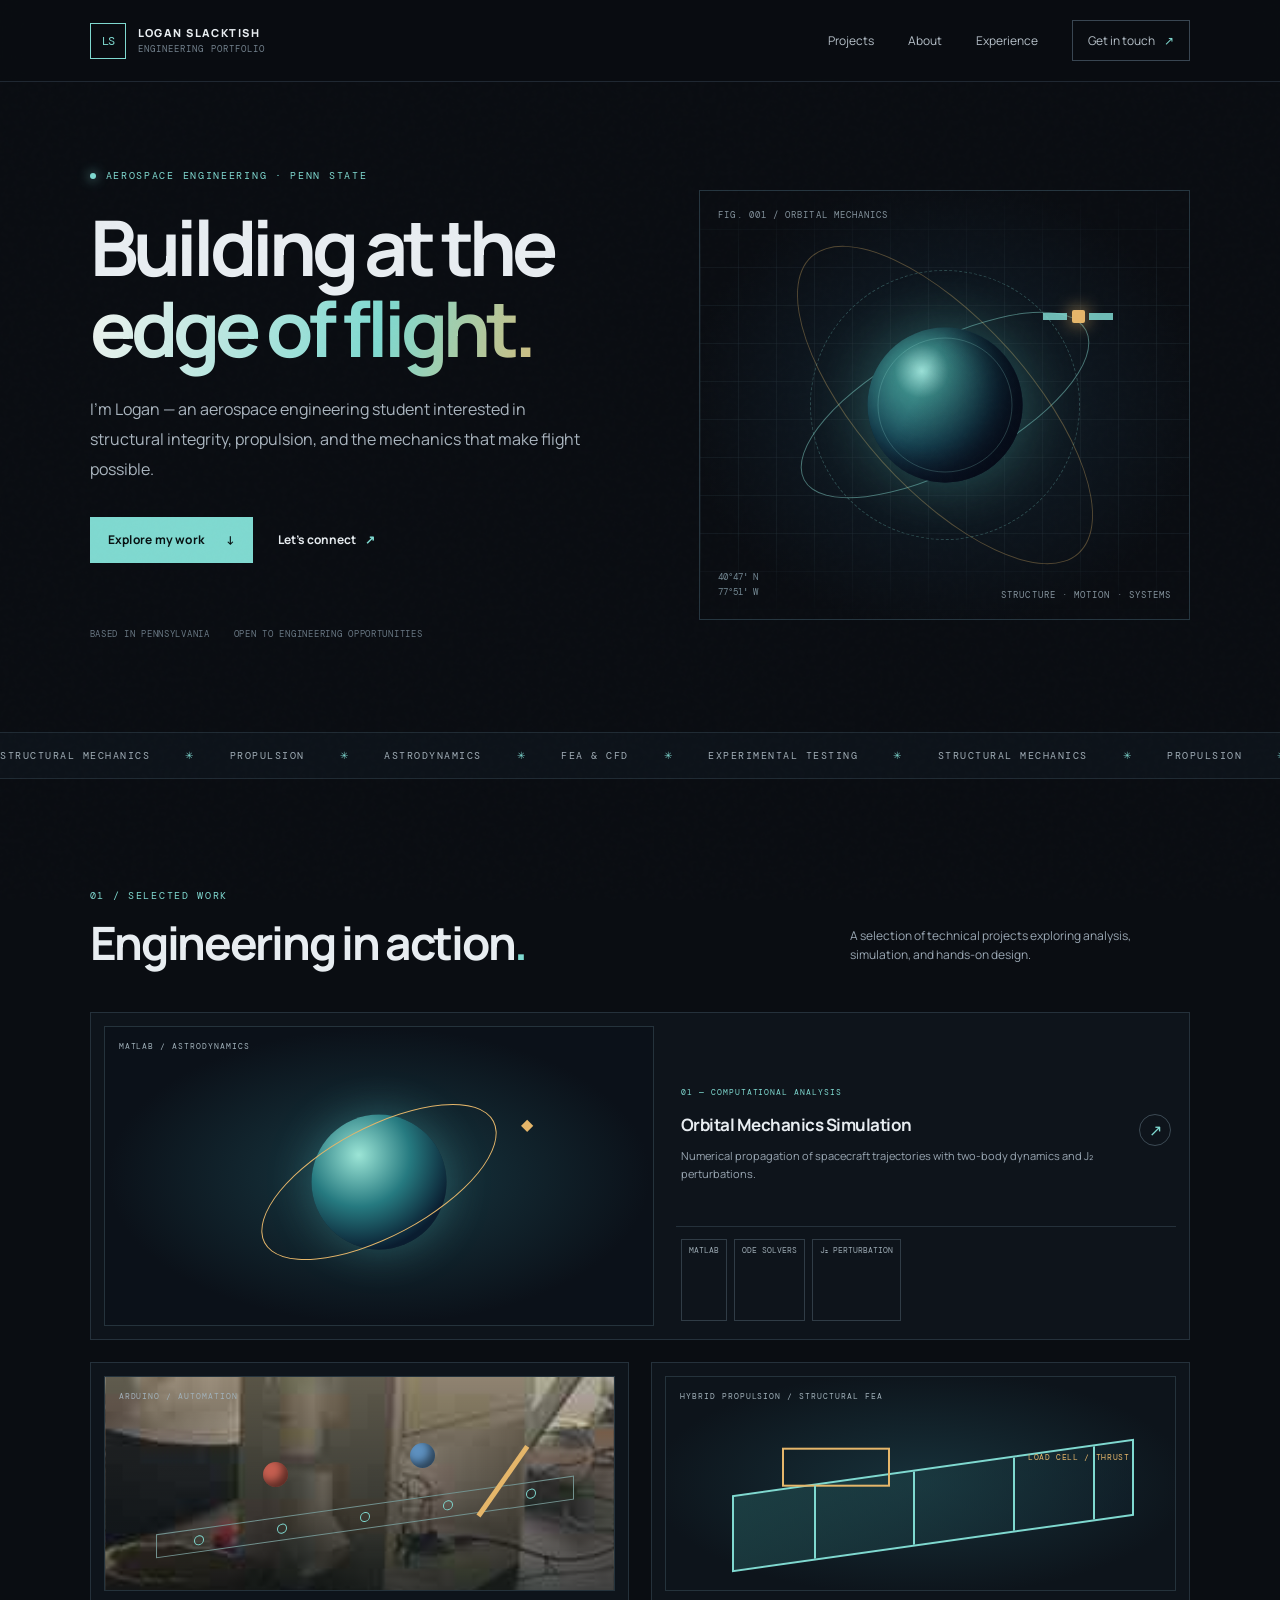
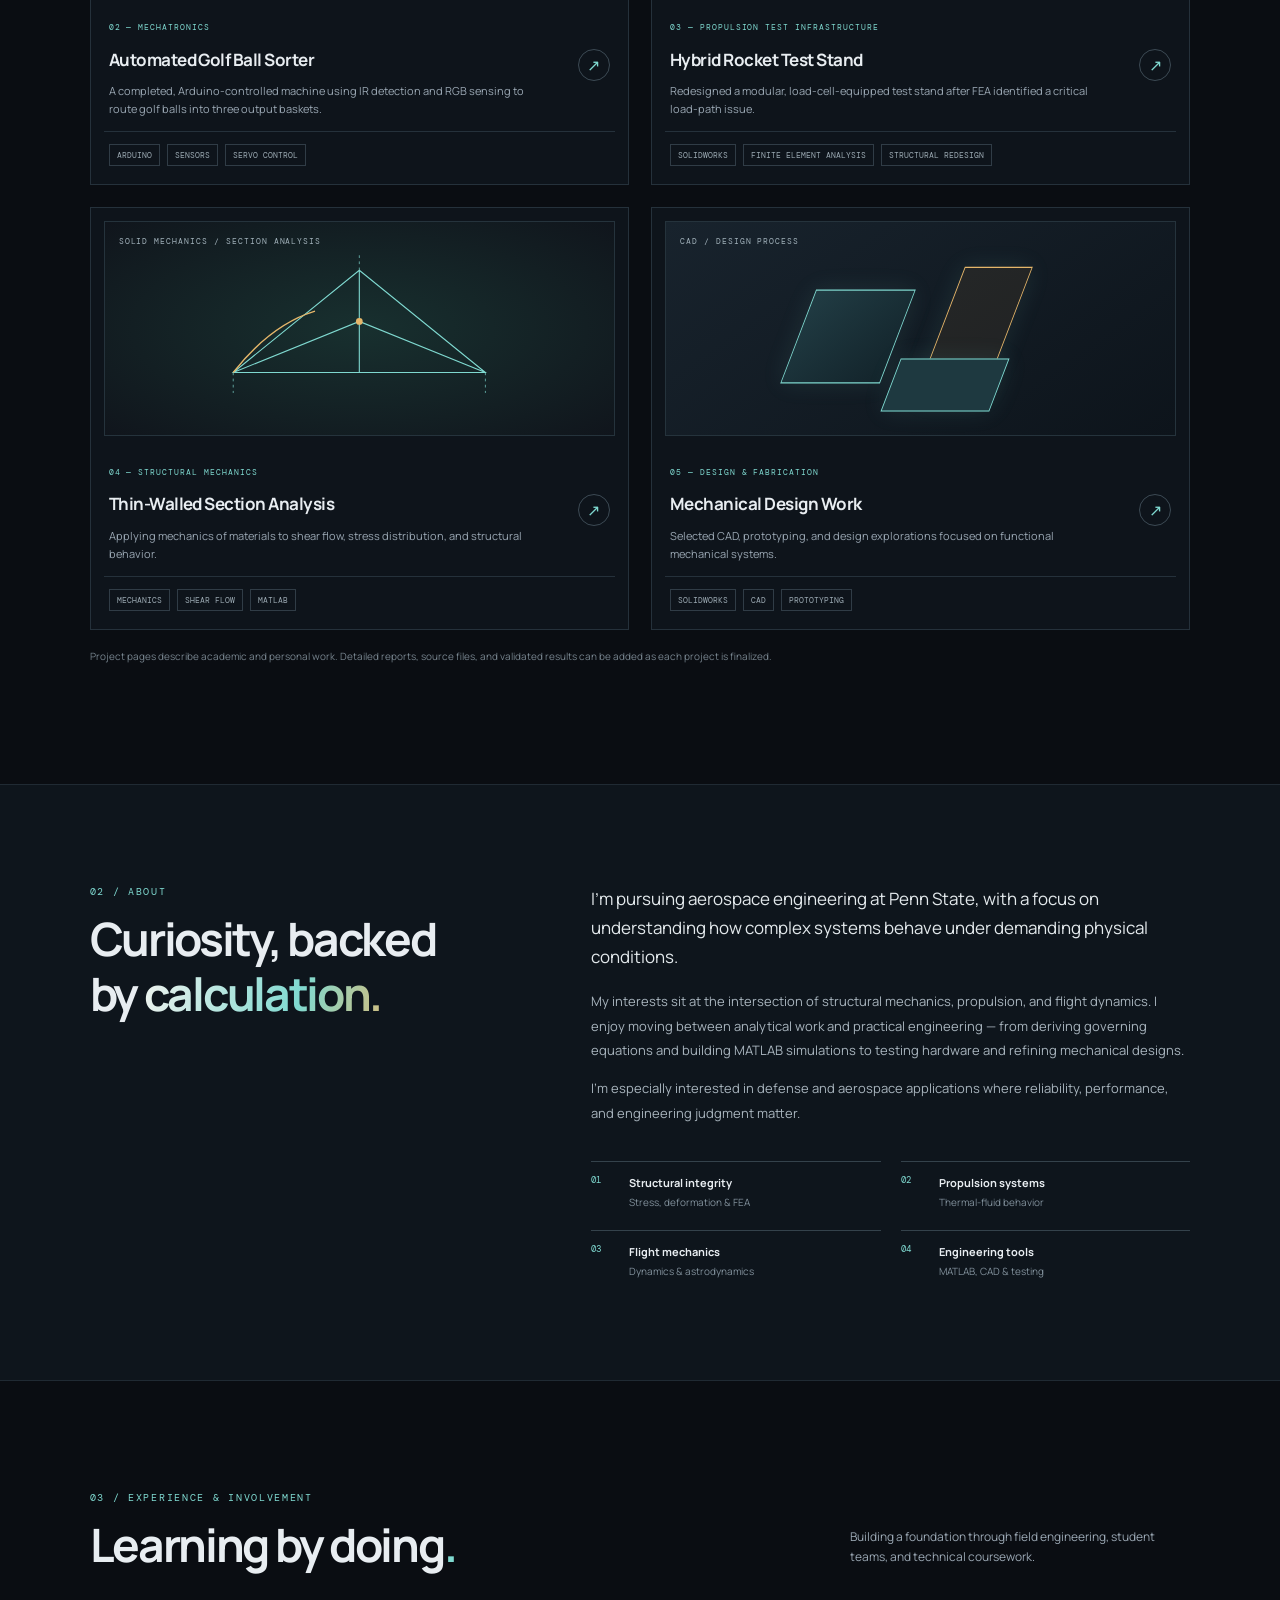
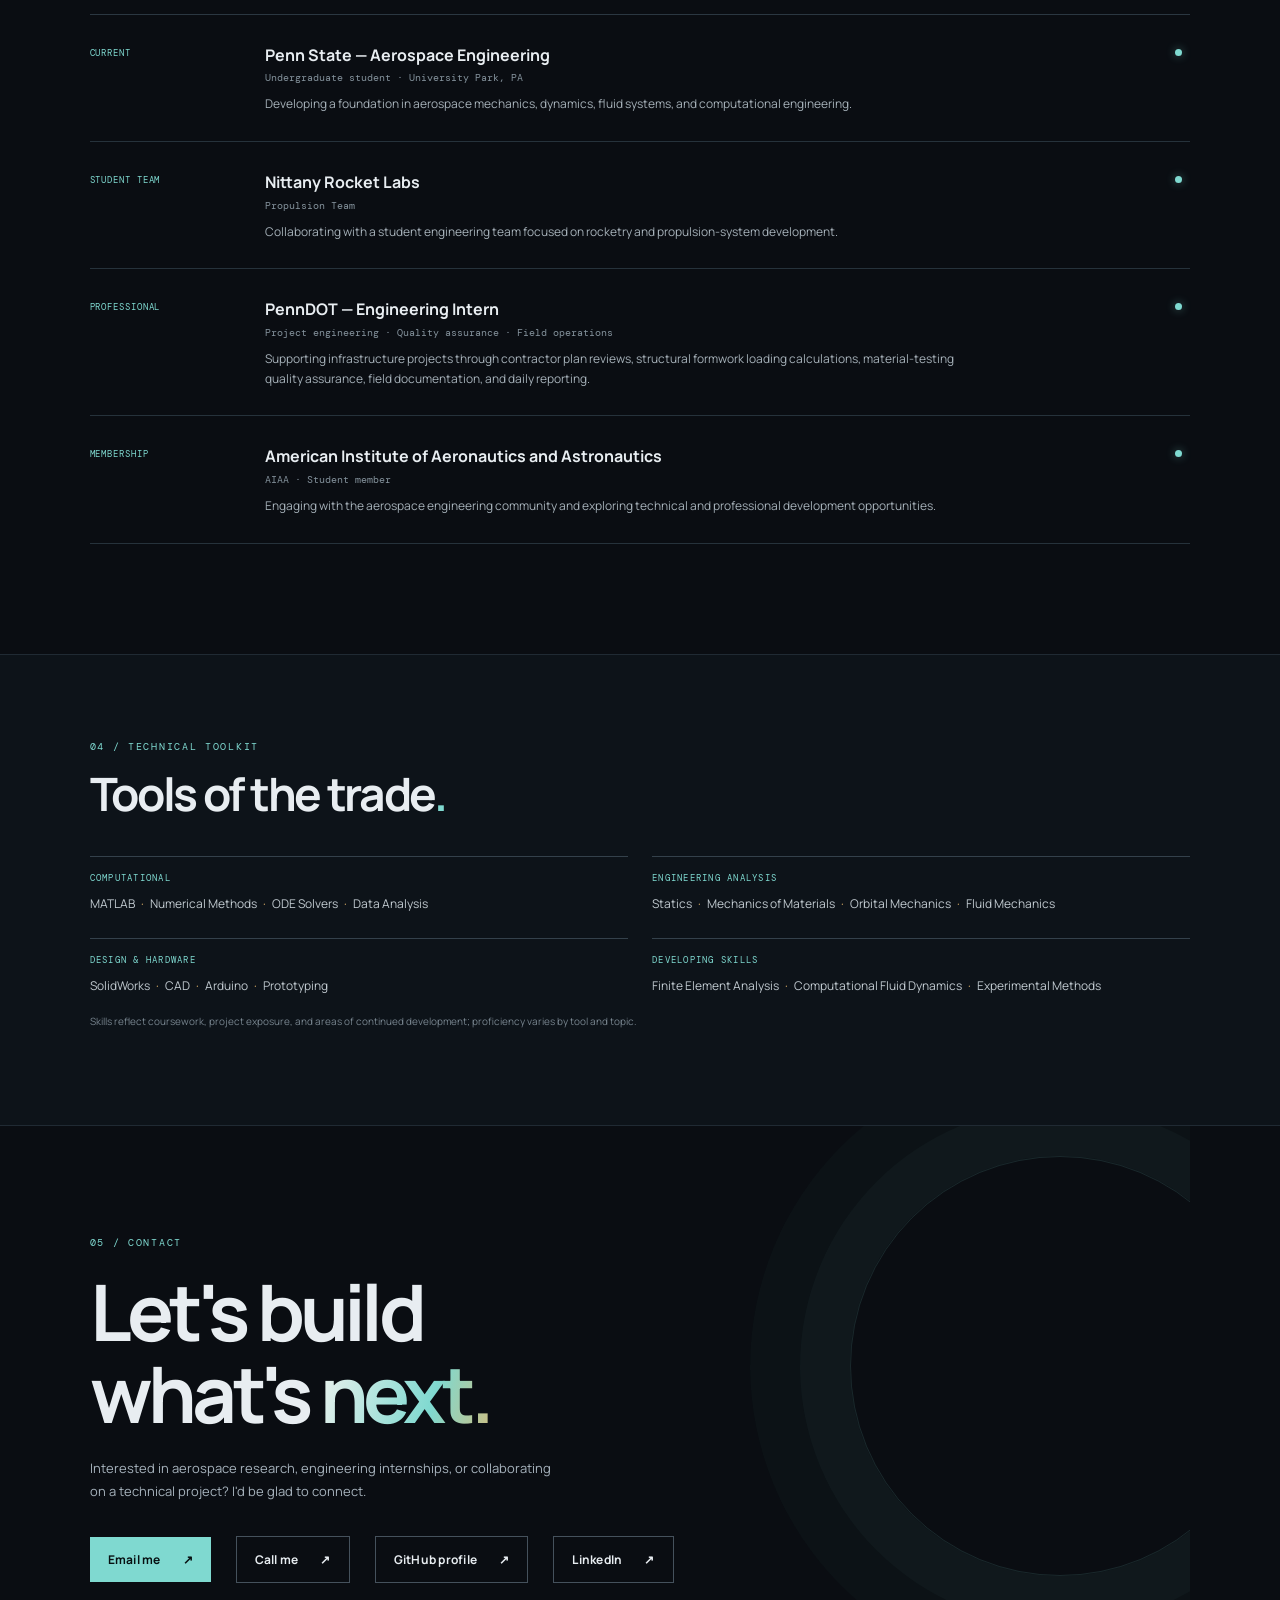
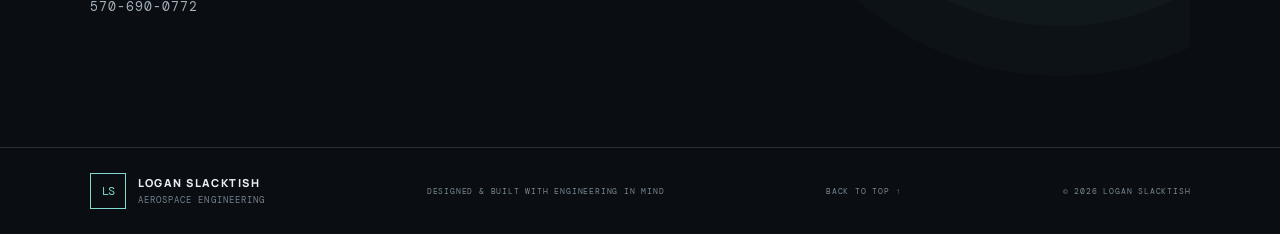
==== commit 647722a7: "Add LinkedIn profile to contact section" ====
--- a/index.html
+++ b/index.html
@@ -91,7 +91,8 @@
 
     <section class="skills-section"><div class="section-wrap"><div class="eyebrow">04 / TECHNICAL TOOLKIT</div><h2>Tools of the trade<span class="accent">.</span></h2><div class="skills-grid"><div><h3>COMPUTATIONAL</h3><p>MATLAB <span>·</span> Numerical Methods <span>·</span> ODE Solvers <span>·</span> Data Analysis</p></div><div><h3>ENGINEERING ANALYSIS</h3><p>Statics <span>·</span> Mechanics of Materials <span>·</span> Orbital Mechanics <span>·</span> Fluid Mechanics</p></div><div><h3>DESIGN & HARDWARE</h3><p>SolidWorks <span>·</span> CAD <span>·</span> Arduino <span>·</span> Prototyping</p></div><div><h3>DEVELOPING SKILLS</h3><p>Finite Element Analysis <span>·</span> Computational Fluid Dynamics <span>·</span> Experimental Methods</p></div></div><p class="skills-footnote">Skills reflect coursework, project exposure, and areas of continued development; proficiency varies by tool and topic.</p></div></section>
 
-    <section class="contact-section section-wrap" id="contact"><div class="contact-orbit"></div><div class="eyebrow">05 / CONTACT</div><h2>Let's build<br>what's <span class="gradient-text">next.</span></h2><p>Interested in aerospace research, engineering internships, or collaborating on a technical project? I'd be glad to connect.</p><div class="contact-actions"><a class="button button-primary" href="mailto:LMS7854@psu.edu">Email me <span>↗</span></a><a class="button button-outline" href="tel:+15706900772">Call me <span>↗</span></a><a class="button button-outline" href="https://github.com/logoslack-1" target="_blank" rel="noreferrer">GitHub profile <span>↗</span></a></div><p class="contact-phone">570-690-0772</p></section>
+    <section class="contact-section section-wrap" id="contact"><div class="contact-orbit"></div><div class="eyebrow">05 / CONTACT</div><h2>Let's build<br>what's <span class="gradient-text">next.</span></h2><p>Interested in aerospace research, engineering internships, or collaborating on a technical project? I'd be glad to connect.</p><div class="contact-actions"><a class="button button-primary" href="mailto:LMS7854@psu.edu">Email me <span>↗</span></a><a class="button button-outline" href="tel:+15706900772">Call me <span>↗</span></a><a class="button button-outline" href="https://github.com/logoslack-1" target="_blank" rel="noreferrer">GitHub profile <span>↗</span></a>
+<a class="button button-outline" href="https://www.linkedin.com/in/logan-slacktish" target="_blank" rel="noreferrer">LinkedIn <span>↗</span></a></div><p class="contact-phone">570-690-0772</p></section>
   </main>
   <footer class="footer"><a class="wordmark" href="#home"><span class="mark">LS</span><span>LOGAN SLACKTISH<span class="wordmark-sub">AEROSPACE ENGINEERING</span></span></a><span>DESIGNED & BUILT WITH ENGINEERING IN MIND</span><a href="#home">BACK TO TOP ↑</a><small>© <span id="year"></span> LOGAN SLACKTISH</small></footer>
 </body>
--- a/assets/style.css
+++ b/assets/style.css
@@ -31,3 +31,5 @@
 .art-rocket .rocket-load{position:absolute;right:9%;top:35%;font:8px var(--mono);color:#e5b66a;letter-spacing:.08em}
 .single-gallery{grid-template-columns:1fr}
 .single-gallery figure:first-child{grid-column:auto}
+
+.contact-phone{font:10px var(--mono);color:#8e9ca6;letter-spacing:.08em;margin-top:12px}
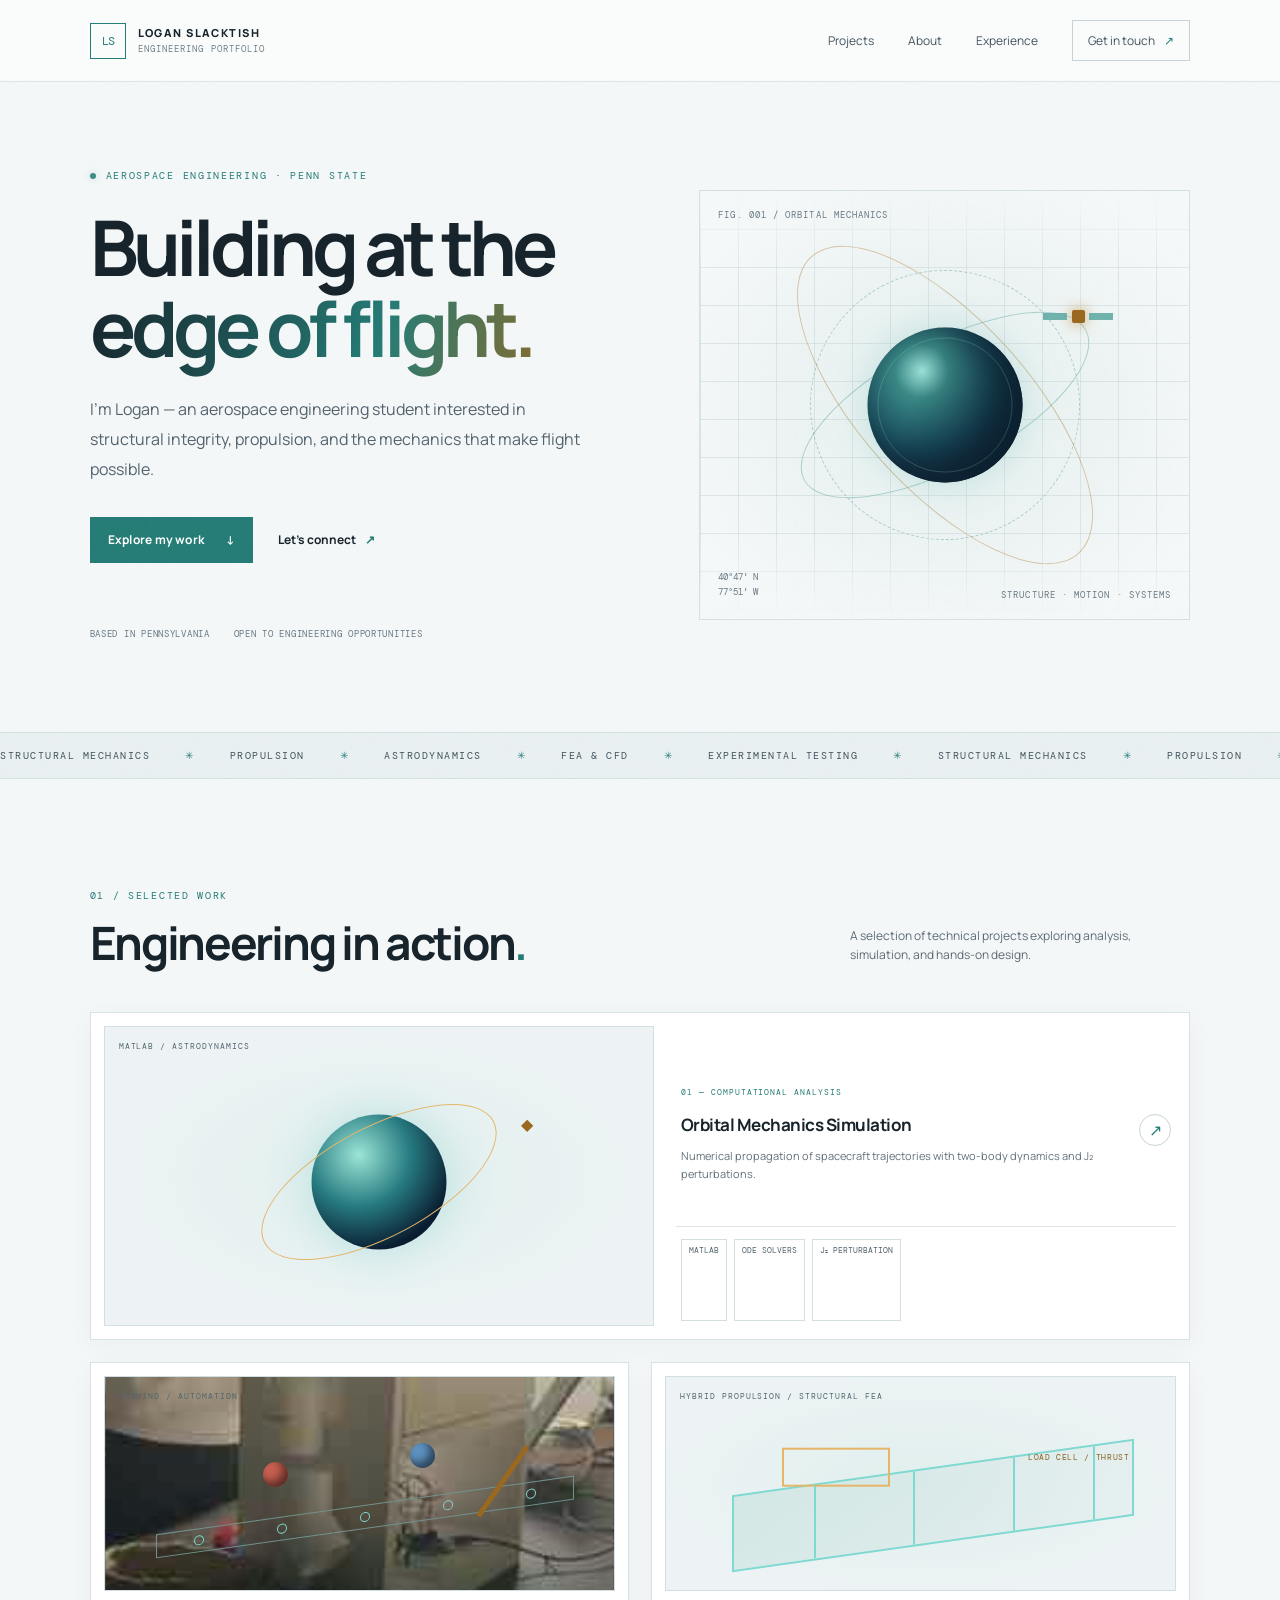
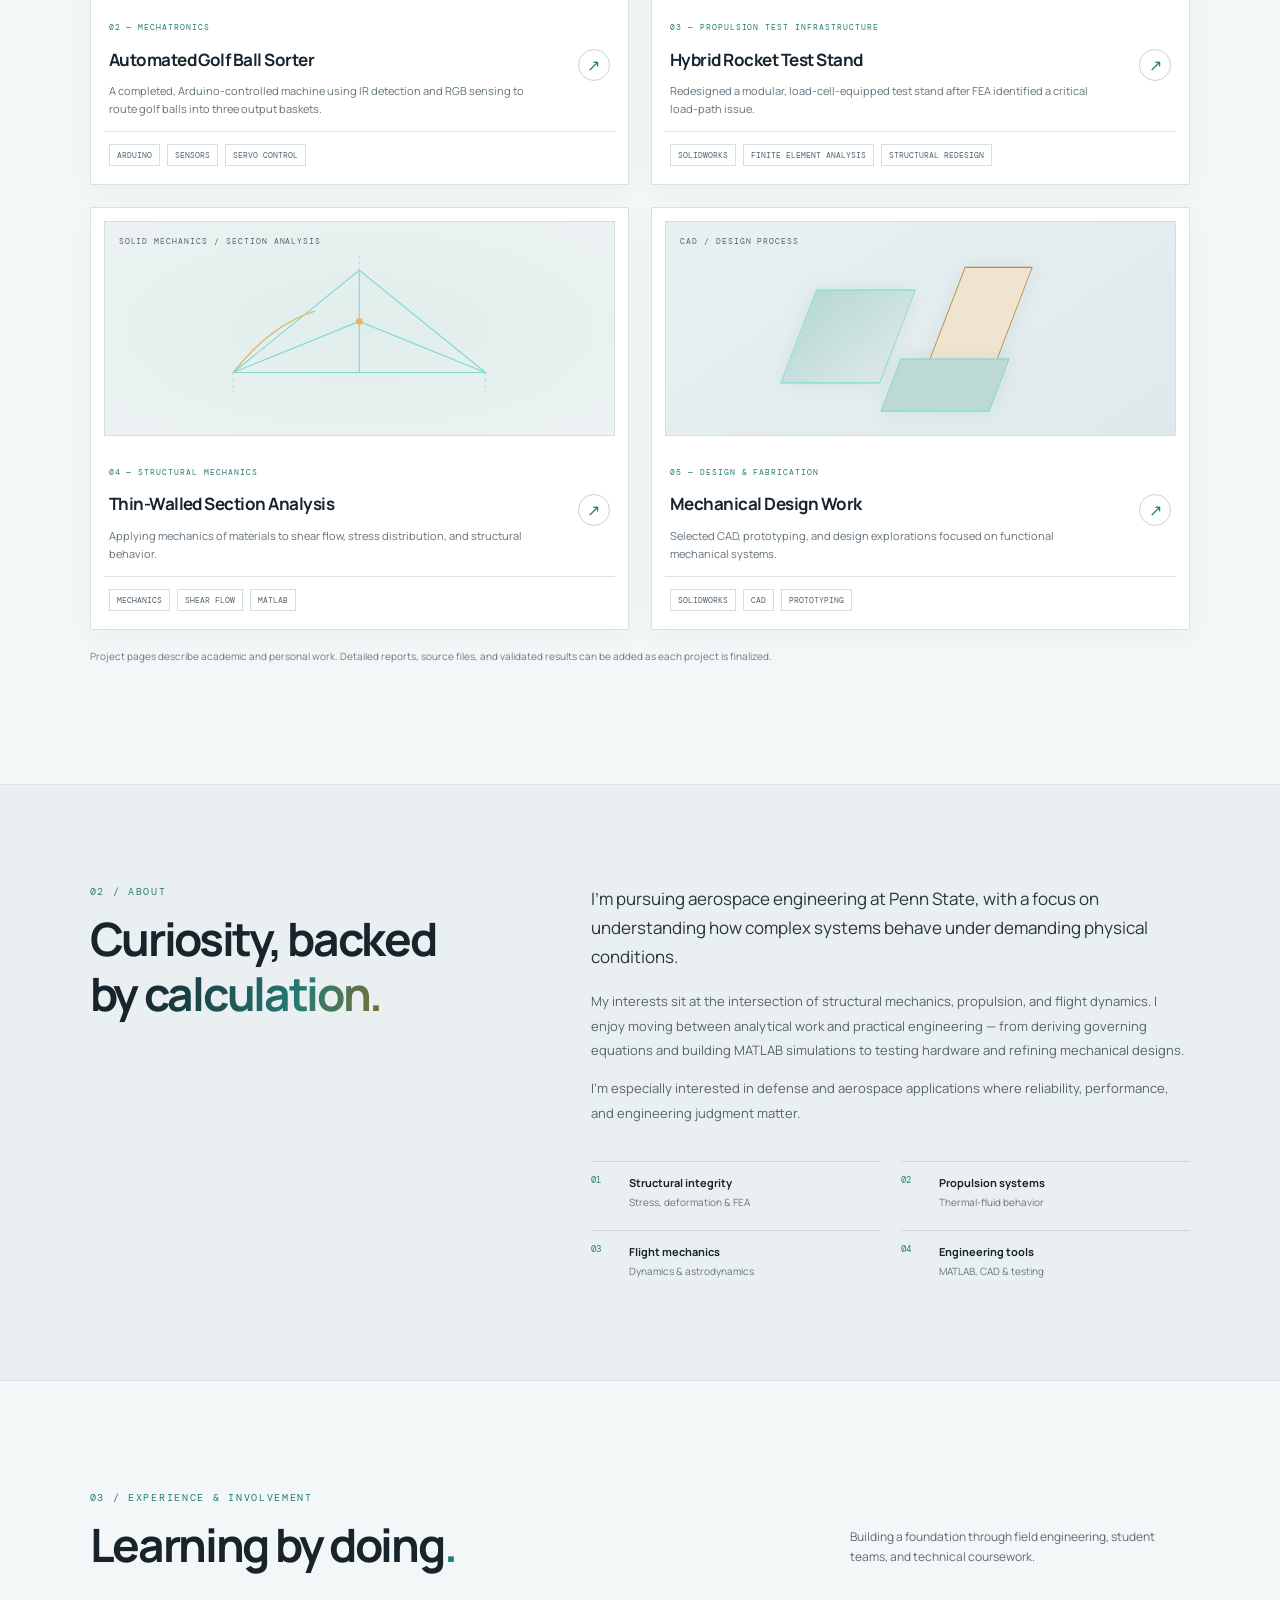
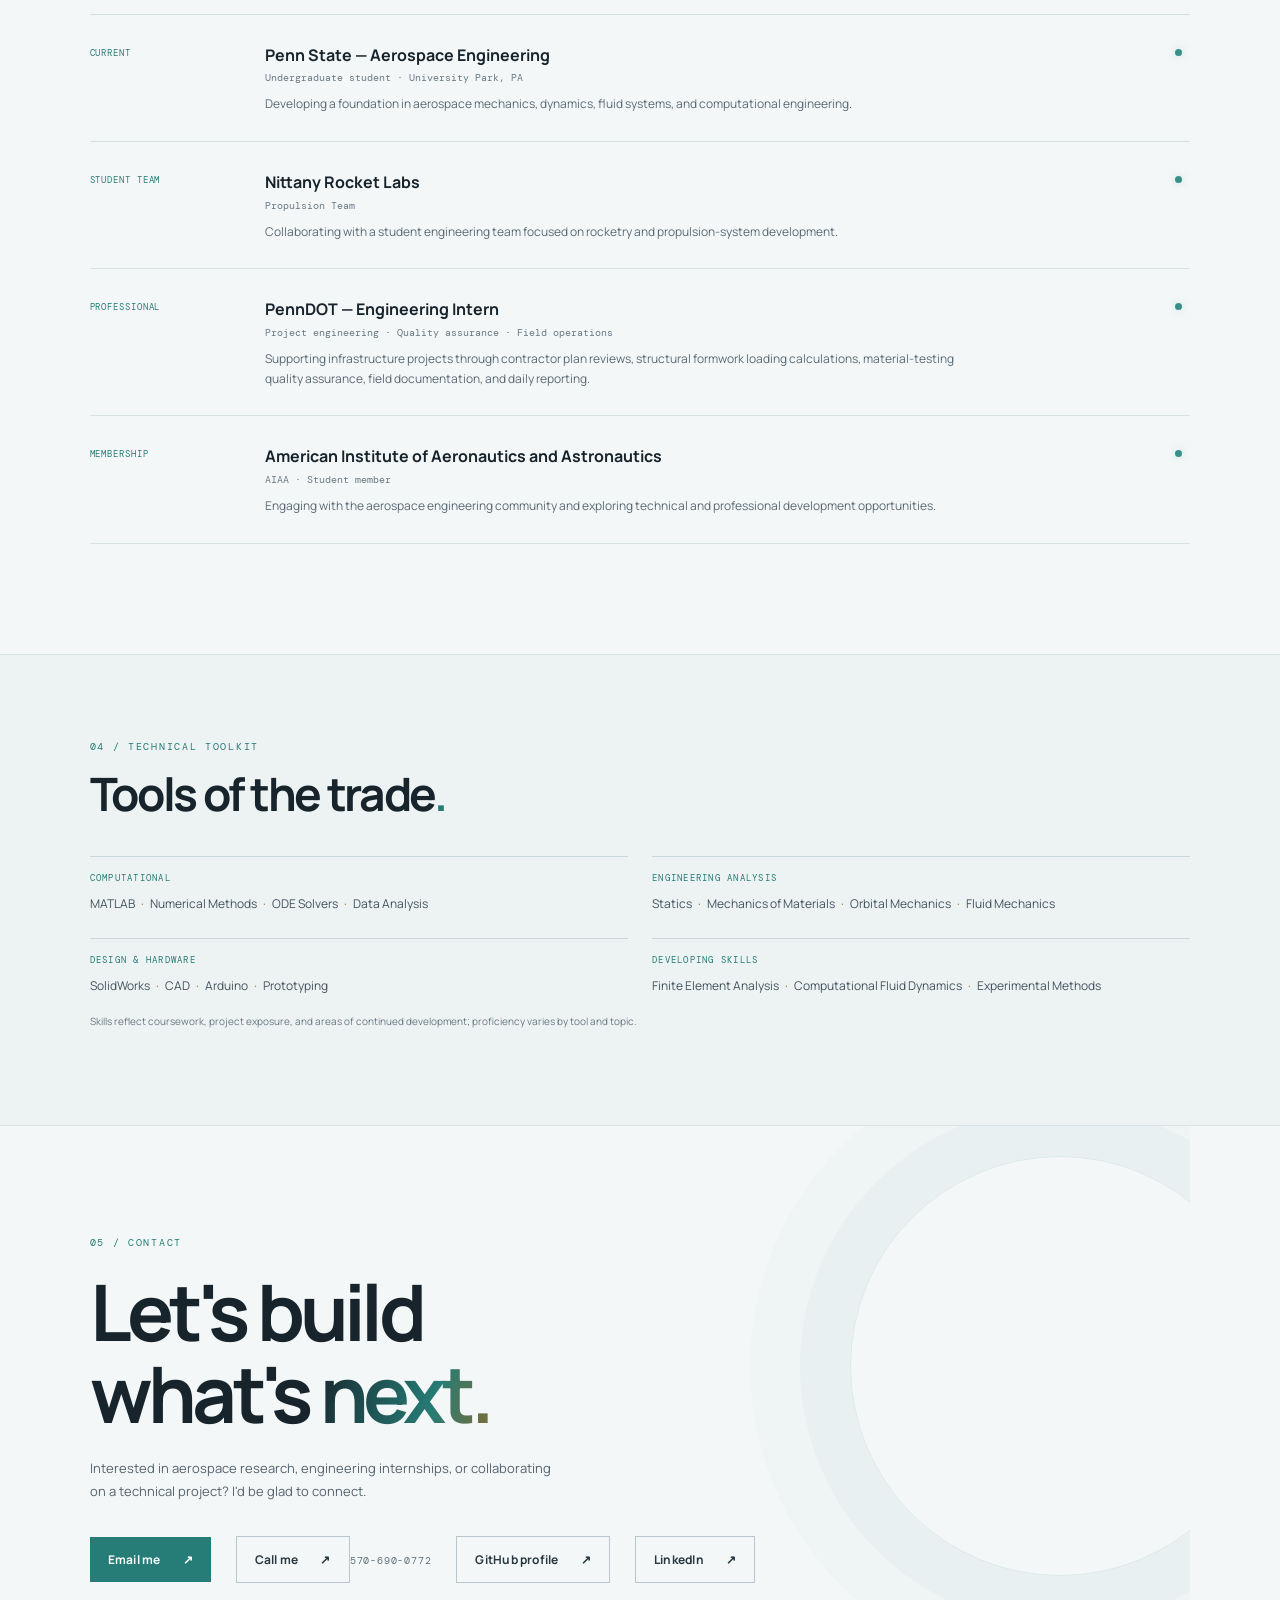
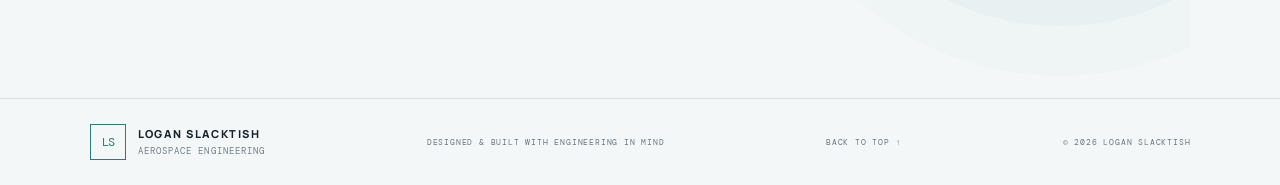
==== commit e0419da4: "Position phone number directly below Call me button" ====
--- a/index.html
+++ b/index.html
@@ -91,8 +91,8 @@
 
     <section class="skills-section"><div class="section-wrap"><div class="eyebrow">04 / TECHNICAL TOOLKIT</div><h2>Tools of the trade<span class="accent">.</span></h2><div class="skills-grid"><div><h3>COMPUTATIONAL</h3><p>MATLAB <span>·</span> Numerical Methods <span>·</span> ODE Solvers <span>·</span> Data Analysis</p></div><div><h3>ENGINEERING ANALYSIS</h3><p>Statics <span>·</span> Mechanics of Materials <span>·</span> Orbital Mechanics <span>·</span> Fluid Mechanics</p></div><div><h3>DESIGN & HARDWARE</h3><p>SolidWorks <span>·</span> CAD <span>·</span> Arduino <span>·</span> Prototyping</p></div><div><h3>DEVELOPING SKILLS</h3><p>Finite Element Analysis <span>·</span> Computational Fluid Dynamics <span>·</span> Experimental Methods</p></div></div><p class="skills-footnote">Skills reflect coursework, project exposure, and areas of continued development; proficiency varies by tool and topic.</p></div></section>
 
-    <section class="contact-section section-wrap" id="contact"><div class="contact-orbit"></div><div class="eyebrow">05 / CONTACT</div><h2>Let's build<br>what's <span class="gradient-text">next.</span></h2><p>Interested in aerospace research, engineering internships, or collaborating on a technical project? I'd be glad to connect.</p><div class="contact-actions"><a class="button button-primary" href="mailto:LMS7854@psu.edu">Email me <span>↗</span></a><a class="button button-outline" href="tel:+15706900772">Call me <span>↗</span></a><a class="button button-outline" href="https://github.com/logoslack-1" target="_blank" rel="noreferrer">GitHub profile <span>↗</span></a>
-<a class="button button-outline" href="https://www.linkedin.com/in/logan-slacktish" target="_blank" rel="noreferrer">LinkedIn <span>↗</span></a></div><p class="contact-phone">570-690-0772</p></section>
+    <section class="contact-section section-wrap" id="contact"><div class="contact-orbit"></div><div class="eyebrow">05 / CONTACT</div><h2>Let's build<br>what's <span class="gradient-text">next.</span></h2><p>Interested in aerospace research, engineering internships, or collaborating on a technical project? I'd be glad to connect.</p><div class="contact-actions"><a class="button button-primary" href="mailto:LMS7854@psu.edu">Email me <span>↗</span></a><div class="contact-phone-group"><a class="button button-outline" href="tel:+15706900772">Call me <span>↗</span></a><span class="contact-phone">570-690-0772</span></div><a class="button button-outline" href="https://github.com/logoslack-1" target="_blank" rel="noreferrer">GitHub profile <span>↗</span></a>
+<a class="button button-outline" href="https://www.linkedin.com/in/logan-slacktish" target="_blank" rel="noreferrer">LinkedIn <span>↗</span></a></div></section>
   </main>
   <footer class="footer"><a class="wordmark" href="#home"><span class="mark">LS</span><span>LOGAN SLACKTISH<span class="wordmark-sub">AEROSPACE ENGINEERING</span></span></a><span>DESIGNED & BUILT WITH ENGINEERING IN MIND</span><a href="#home">BACK TO TOP ↑</a><small>© <span id="year"></span> LOGAN SLACKTISH</small></footer>
 </body>
--- a/assets/style.css
+++ b/assets/style.css
@@ -33,3 +33,106 @@
 .single-gallery figure:first-child{grid-column:auto}
 
 .contact-phone{font:10px var(--mono);color:#8e9ca6;letter-spacing:.08em;margin-top:12px}
+
+
+/* LIGHT THEME — shared by the homepage and every project case study */
+:root{
+  --bg:#f4f7f8;
+  --panel:#ffffff;
+  --panel2:#edf2f3;
+  --line:#d9e1e4;
+  --text:#17242c;
+  --muted:#5c6b75;
+  --teal:#267c76;
+  --amber:#9a681e;
+}
+body{background:var(--bg);color:var(--text)}
+.noise{opacity:.018}
+.site-header{background:rgba(250,252,252,.94);border-bottom-color:#dce4e6}
+.wordmark-sub{color:#71808a}
+.nav{color:#43525d}
+.nav-contact{border-color:#c6d2d7}
+.nav-contact span,.text-link span{color:#267c76}
+.menu-toggle{color:#17242c}
+.eyebrow,.project-type,.focus-grid span,.timeline-date,.skills-grid h3,.detail-panel h3,.fea-label,.back-link{color:#267c76}
+.status-dot{background:#388f87;box-shadow:0 0 9px #388f8755}
+.gradient-text{background:linear-gradient(105deg,#17242c 0%,#267c76 66%,#9a681e 110%);-webkit-background-clip:text;background-clip:text;color:transparent}
+.hero-lede,.about-copy p,.detail-hero>p,.detail-body p,.detail-body li,.contact-section>p{color:#53636e}
+.button-primary{background:#267c76;color:#fff}
+.button-primary:hover{background:#1f6964}
+.button-outline{border-color:#b8c7cc;color:#263740}
+.button-outline:hover{border-color:#267c76;color:#205f5a}
+.hero-meta,.visual-label,.coordinate{color:#687984}
+.hero-visual{background:radial-gradient(ellipse at 50% 50%,#e3f1ef 0%,#edf3f3 48%,#f5f8f8 82%);border-color:#d4e0e2}
+.visual-grid{background-image:linear-gradient(#b9cccf66 1px,transparent 1px),linear-gradient(90deg,#b9cccf66 1px,transparent 1px)}
+.orbit{border-color:#4b989166}
+.orbit-two{border-color:#b58a4a77}
+.orbit-three{border-color:#5a9e9877}
+.planet{box-shadow:0 0 35px #4faaa444,inset -20px -10px 40px #102737}
+.planet-shade{background:linear-gradient(115deg,transparent 35%,#071c2a88 90%)}
+.satellite{box-shadow:0 0 14px #c59b55}
+.satellite:before,.satellite:after{background:#5ba9a1}
+.ticker{background:#e9f0f1;border-color:#d6e0e3}
+.ticker-track{color:#42535e}
+.ticker i,.accent{color:#267c76}
+.project-card{background:#fff;border-color:#d8e1e4;box-shadow:0 7px 24px #18313b0a}
+.project-card:hover{border-color:#77aaa5;box-shadow:0 12px 28px #18313b12}
+.project-art{background:#e8eff1;border-color:#d2dfe2}
+.art-code{color:#526670}
+.art-orbit{background:radial-gradient(ellipse at center,#e0efed,#edf3f4 70%)}
+.art-structure{background:radial-gradient(ellipse at center,#e0eeeb,#edf2f3)}
+.art-cad{background:linear-gradient(145deg,#e9f0f2,#dfe9eb)}
+.cad-part{box-shadow:0 0 20px #287c7618}
+.cad-a{background:linear-gradient(135deg,#b8d8d4,#dbe9e7)}
+.cad-b{background:#f0e4d0;border-color:#b68a4a}
+.cad-c{background:#bcd9d6}
+.project-info p{color:#62717b}
+.arrow-circle{border-color:#c7d4d8;color:#267c76}
+.tag-row{border-top-color:#dce4e6}
+.tag-row span{color:#52636d;border-color:#d4dfe2}
+.project-note,.skills-footnote{color:#697983}
+.about-section{background:#eaf0f1;border-block-color:#d9e2e5}
+.about-copy .about-lede{color:#263740}
+.focus-grid div{border-top-color:#cbd8dc}
+.focus-grid small{color:#65757f}
+.timeline{border-top-color:#d4dfe2}
+.timeline-item{border-bottom-color:#d7e1e4}
+.timeline-sub{color:#697983}
+.timeline-item p:last-child{color:#596a74}
+.timeline-mark{background:#388f87;box-shadow:0 0 8px #388f8740}
+.skills-section{background:#edf2f3;border-block-color:#d9e2e5}
+.skills-grid>div{border-top-color:#cbd8dc}
+.skills-grid p{color:#43535e}
+.skills-grid p span{color:#9a681e}
+.contact-section{color:#17242c}
+.contact-orbit{border-color:#267c761e;box-shadow:0 0 0 50px #267c7608,0 0 0 100px #267c7605}
+.footer{border-top-color:#d6e0e3;background:#f4f7f8}
+.footer>span,.footer>a:not(.wordmark),.footer small{color:#687882}
+.footer>a:not(.wordmark):hover{color:#267c76}
+.detail-hero{border-bottom-color:#d6e0e3}
+.detail-meta{color:#64747e}
+.detail-panel{border-color:#d5e0e3;background:#eaf1f2}
+.equation{color:#76511a;background:#f8f3e9;border:1px solid #e9dcc1}
+.placeholder-note{color:#795d2b!important;background:#fbf6eb;border-left-color:#b88a40}
+.portfolio-gallery figure,.fea-panel,.fea-source-figure{border-color:#d5e0e3;background:#fff}
+.portfolio-gallery figcaption,.fea-source-figure figcaption{color:#64747e}
+.bom-table{border-color:#d5e0e3;background:#fff}
+.bom-row{border-bottom-color:#e3eaec;color:#43545f}
+.bom-row b{color:#91631f}
+.bom-head{background:#eaf1f2;color:#267c76}
+.fea-drawing{background:#f0f5f5;border-color:#d5e0e3}
+.fea-panel p{color:#596a74}
+.fea-source-figure img{background:#f3f4f2}
+.project-art.art-sorter{background-image:linear-gradient(0deg,#10252c65,#10252c08),url('../assets/sorter-build.jpg')}
+.art-rocket{background:radial-gradient(ellipse at 50% 50%,#e0efed,#edf3f4 75%)}
+.art-rocket .rocket-frame{background:linear-gradient(120deg,#c8e2dfaa,#e4eeeeaa)}
+.art-rocket .rocket-load{color:#89601d}
+.contact-phone{color:#60717b}
+.detail-body h2{color:#1e2d35}
+@media(max-width:800px){
+  .nav{background:#f6f9f9;border-bottom-color:#d6e0e3;box-shadow:0 12px 20px #19313b0b}
+}
+@media(prefers-color-scheme:dark){
+  /* Keep the selected light appearance regardless of the device's theme. */
+  body{background:var(--bg);color:var(--text)}
+}
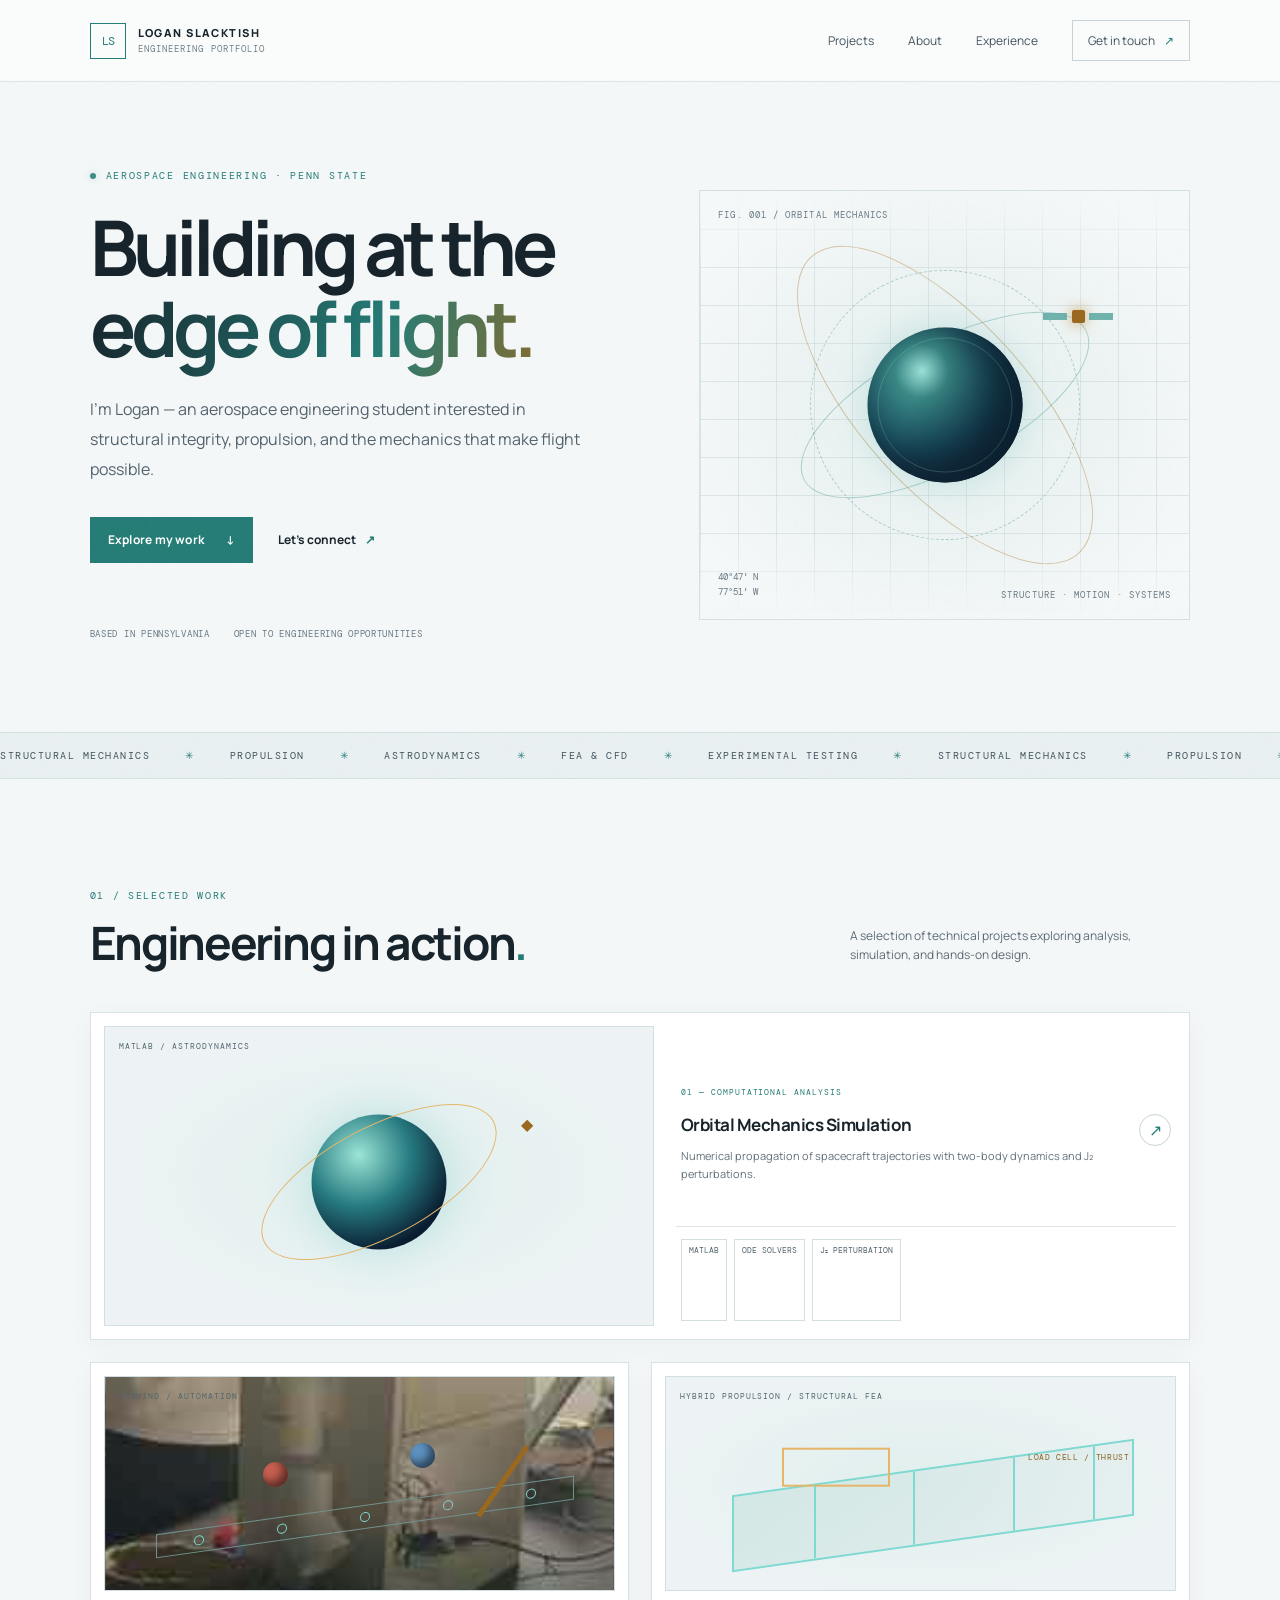
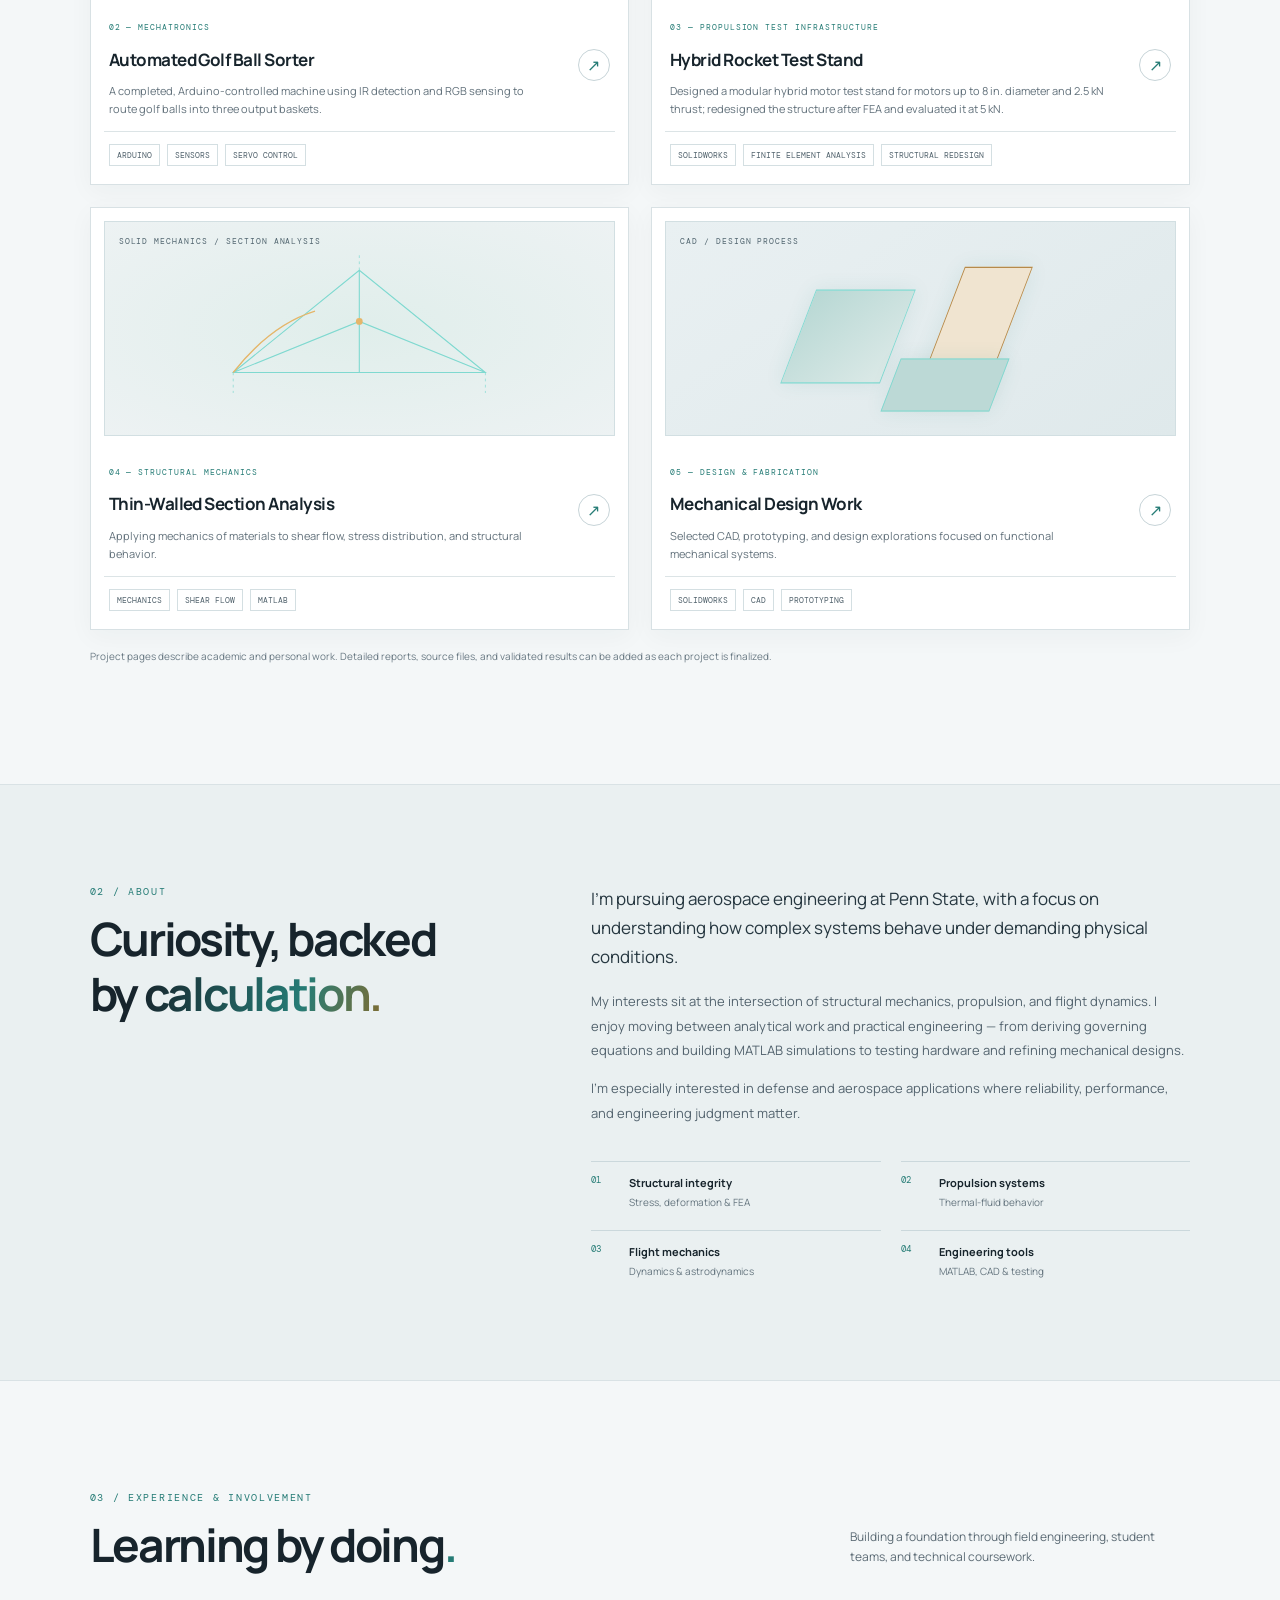
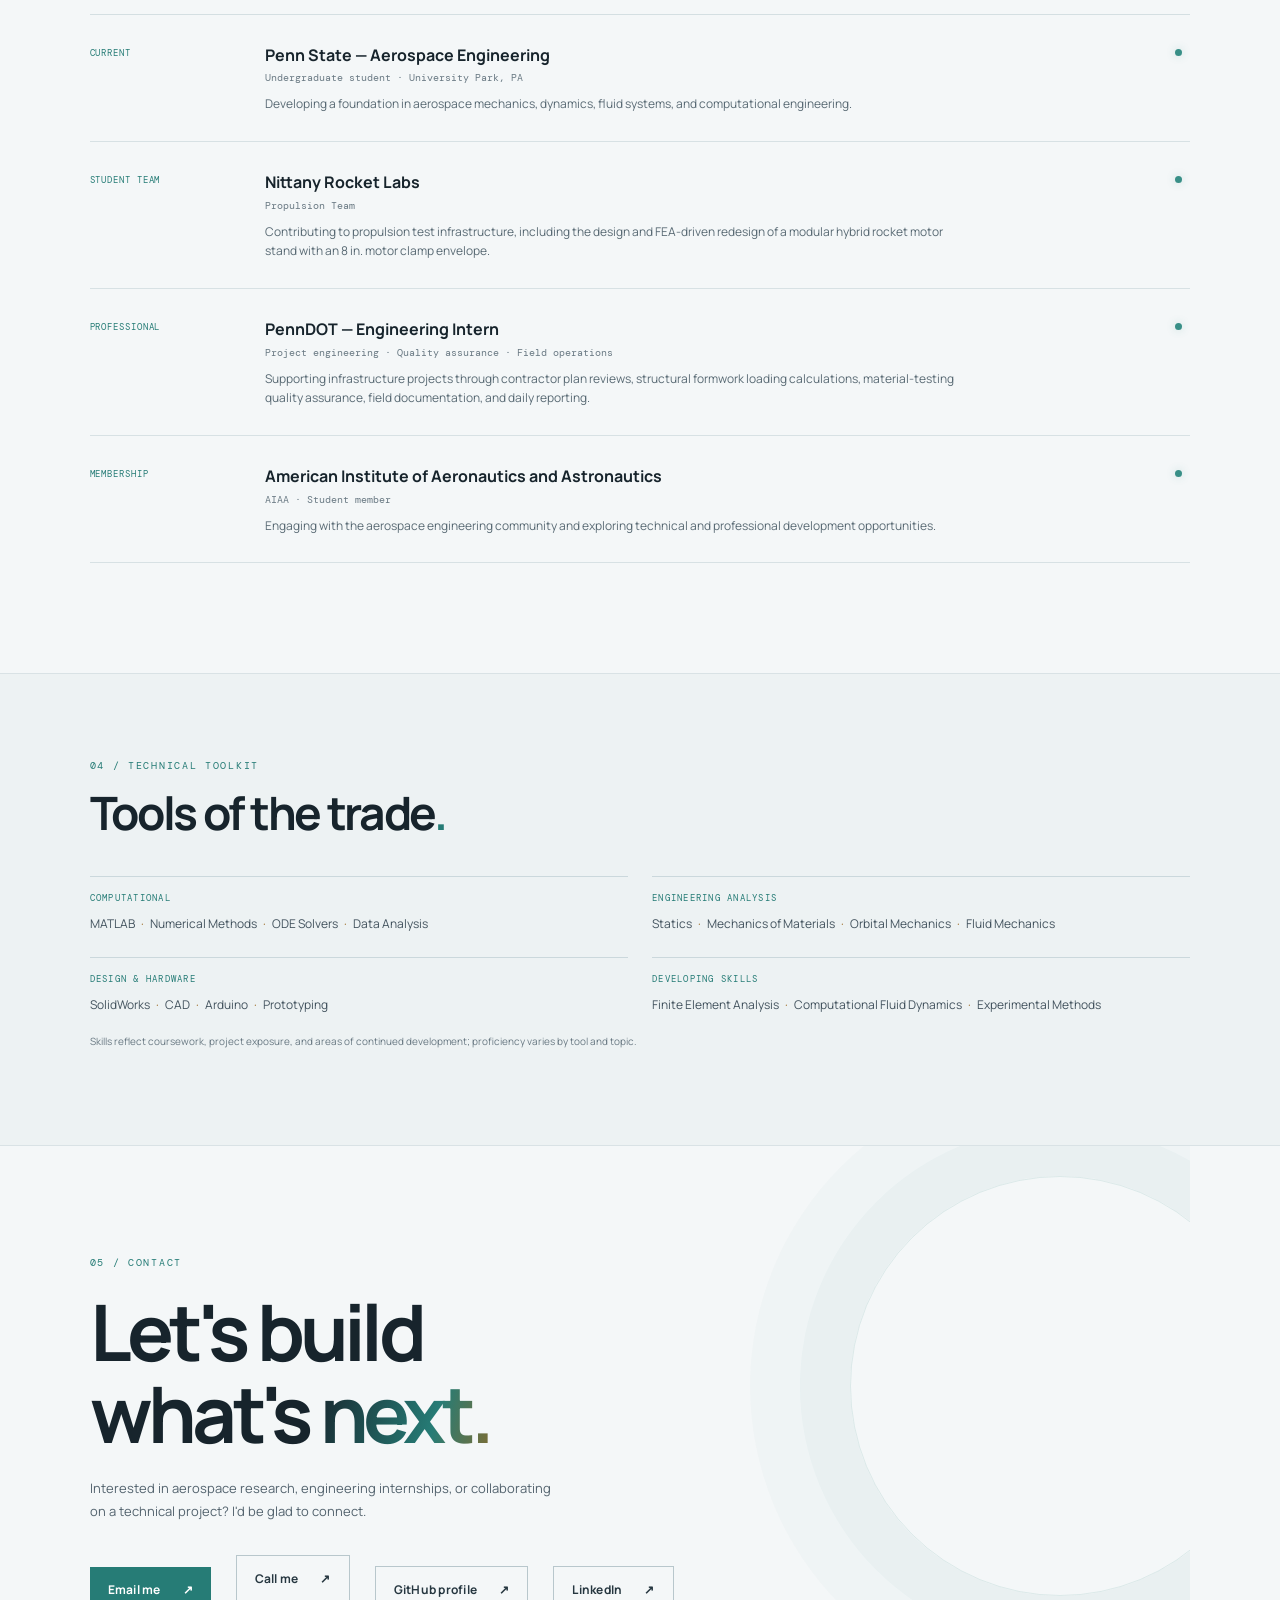
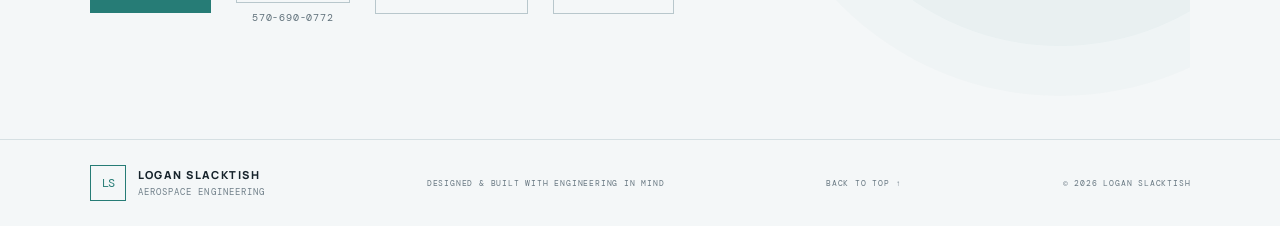
==== commit 5ae3b41b: "Expand Nittany Rocket Labs test stand summary and project involvement" ====
--- a/index.html
+++ b/index.html
@@ -56,7 +56,7 @@
         </a>
         <a class="project-card" href="projects/hybrid-rocket-test-stand.html">
           <div class="project-art art-rocket"><div class="rocket-frame"><span></span><span></span><span></span><span></span></div><div class="rocket-load">LOAD CELL / THRUST</div><span class="art-code">HYBRID PROPULSION / STRUCTURAL FEA</span></div>
-          <div class="project-info"><div><span class="project-type">03 — PROPULSION TEST INFRASTRUCTURE</span><h3>Hybrid Rocket Test Stand</h3><p>Redesigned a modular, load-cell-equipped test stand after FEA identified a critical load-path issue.</p></div><span class="arrow-circle">↗</span></div>
+          <div class="project-info"><div><span class="project-type">03 — PROPULSION TEST INFRASTRUCTURE</span><h3>Hybrid Rocket Test Stand</h3><p>Designed a modular hybrid motor test stand for motors up to 8 in. diameter and 2.5 kN thrust; redesigned the structure after FEA and evaluated it at 5 kN.</p></div><span class="arrow-circle">↗</span></div>
           <div class="tag-row"><span>SOLIDWORKS</span><span>FINITE ELEMENT ANALYSIS</span><span>STRUCTURAL REDESIGN</span></div>
         </a>
         <a class="project-card" href="projects/structural-analysis.html">
@@ -83,7 +83,7 @@
       <div class="section-heading"><div><div class="eyebrow">03 / EXPERIENCE & INVOLVEMENT</div><h2>Learning by doing<span class="accent">.</span></h2></div><p>Building a foundation through field engineering, student teams, and technical coursework.</p></div>
       <div class="timeline">
         <div class="timeline-item"><div class="timeline-date">CURRENT</div><div><h3>Penn State — Aerospace Engineering</h3><p class="timeline-sub">Undergraduate student · University Park, PA</p><p>Developing a foundation in aerospace mechanics, dynamics, fluid systems, and computational engineering.</p></div><span class="timeline-mark"></span></div>
-        <div class="timeline-item"><div class="timeline-date">STUDENT TEAM</div><div><h3>Nittany Rocket Labs</h3><p class="timeline-sub">Propulsion Team</p><p>Collaborating with a student engineering team focused on rocketry and propulsion-system development.</p></div><span class="timeline-mark"></span></div>
+        <div class="timeline-item"><div class="timeline-date">STUDENT TEAM</div><div><h3>Nittany Rocket Labs</h3><p class="timeline-sub">Propulsion Team</p><p>Contributing to propulsion test infrastructure, including the design and FEA-driven redesign of a modular hybrid rocket motor stand with an 8 in. motor clamp envelope.</p></div><span class="timeline-mark"></span></div>
         <div class="timeline-item"><div class="timeline-date">PROFESSIONAL</div><div><h3>PennDOT — Engineering Intern</h3><p class="timeline-sub">Project engineering · Quality assurance · Field operations</p><p>Supporting infrastructure projects through contractor plan reviews, structural formwork loading calculations, material-testing quality assurance, field documentation, and daily reporting.</p></div><span class="timeline-mark"></span></div>
         <div class="timeline-item"><div class="timeline-date">MEMBERSHIP</div><div><h3>American Institute of Aeronautics and Astronautics</h3><p class="timeline-sub">AIAA · Student member</p><p>Engaging with the aerospace engineering community and exploring technical and professional development opportunities.</p></div><span class="timeline-mark"></span></div>
       </div>
--- a/assets/style.css
+++ b/assets/style.css
@@ -32,7 +32,7 @@
 .single-gallery{grid-template-columns:1fr}
 .single-gallery figure:first-child{grid-column:auto}
 
-.contact-phone{font:10px var(--mono);color:#8e9ca6;letter-spacing:.08em;margin-top:12px}
+.contact-phone{font:10px var(--mono);color:#8e9ca6;letter-spacing:.08em;margin-top:8px}.contact-phone-group{display:flex;flex-direction:column;align-items:center;gap:0}
 
 
 /* LIGHT THEME — shared by the homepage and every project case study */
@@ -136,3 +136,7 @@
   /* Keep the selected light appearance regardless of the device's theme. */
   body{background:var(--bg);color:var(--text)}
 }
+
+/* Keep the phone number directly below its Call me link in the contact row. */
+.contact-phone-group{display:flex;flex-direction:column;align-items:center;gap:0}
+.contact-phone{display:block;margin:8px 0 0;color:#60717b;font:10px var(--mono);letter-spacing:.08em}
